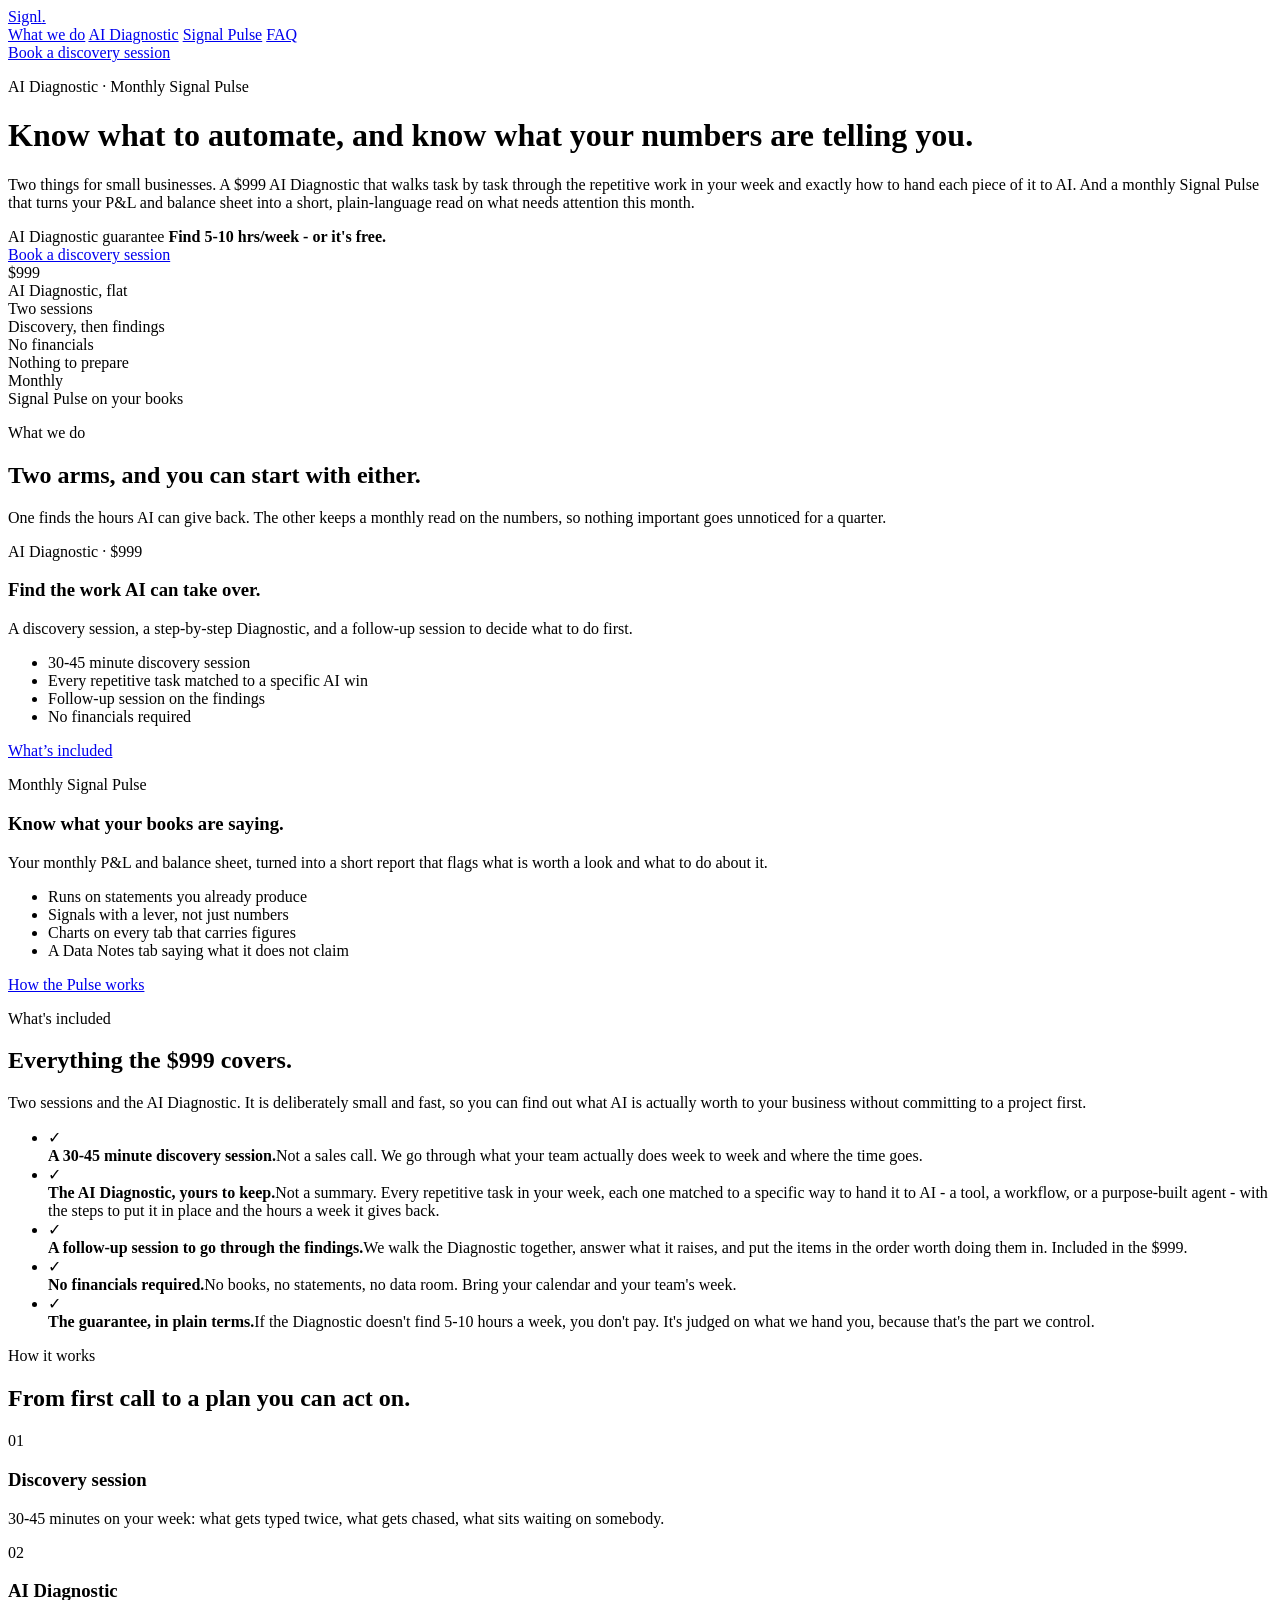
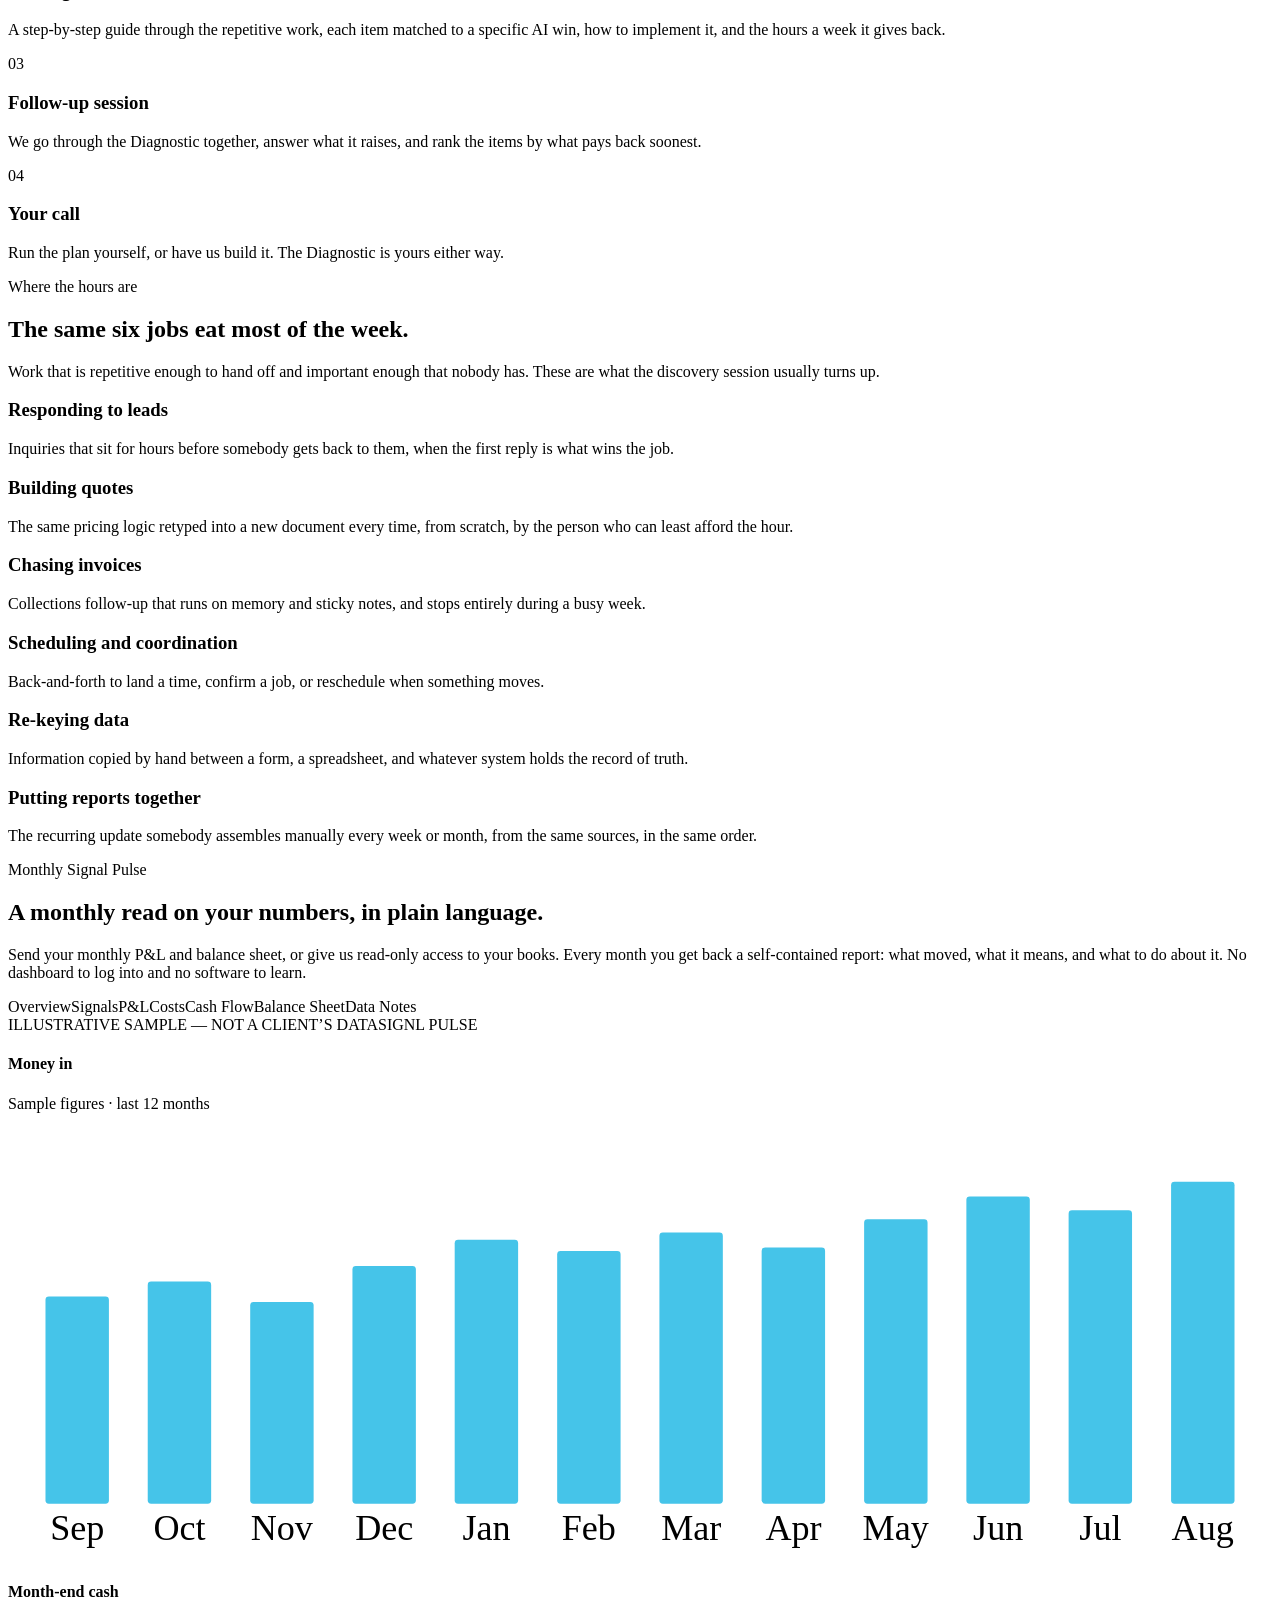
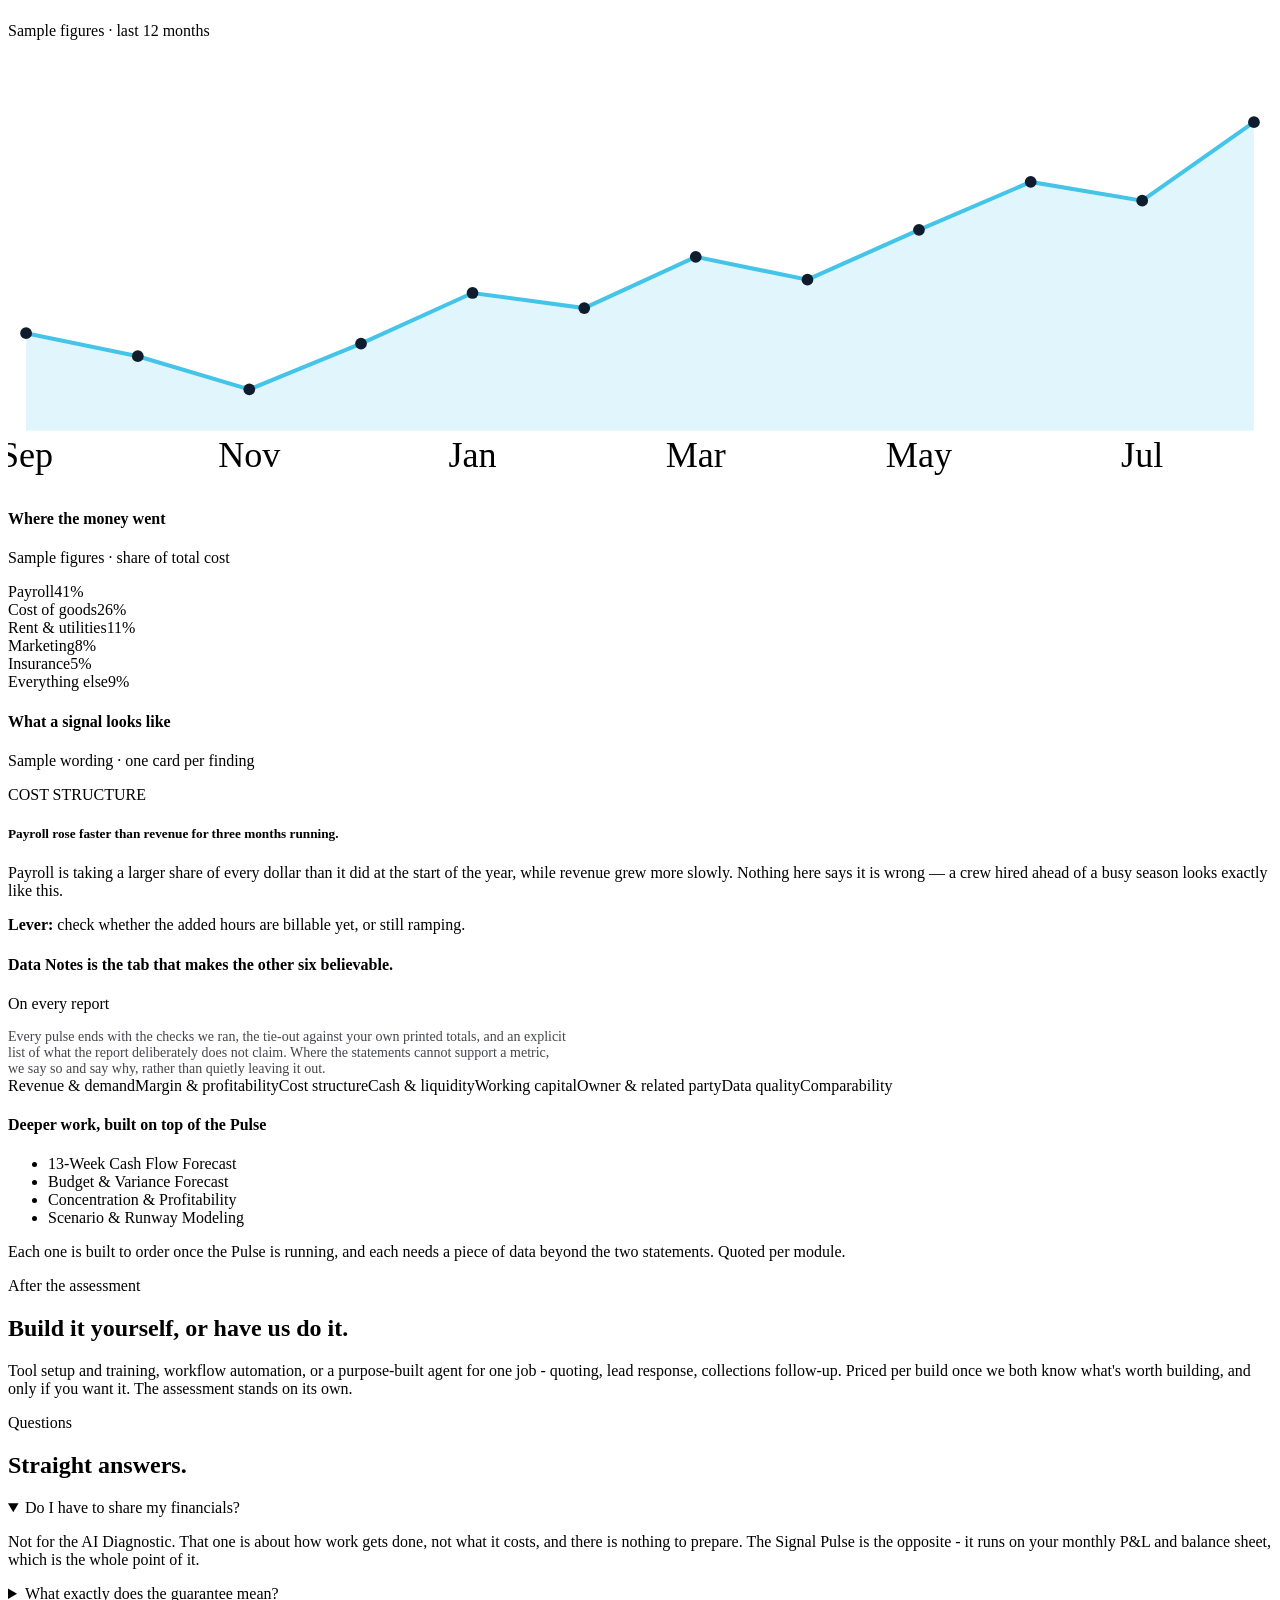
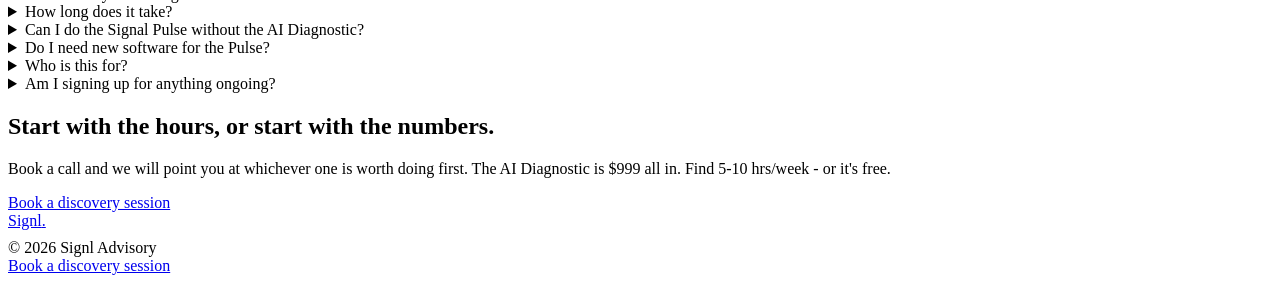
==== 1-index.html @ 22707a2e "Add one-page Signl site" ====
<!DOCTYPE html>
<html lang="en">
<head>
<meta charset="utf-8">
<meta name="viewport" content="width=device-width, initial-scale=1">
<title>Signl. | $999 AI Discovery &amp; Assessment</title>
<meta name="description" content="A $999 discovery session, an AI Diagnostic that lays out step by step which repetitive work AI can take over and how to implement it, and a follow-up session to walk you through it.">
<meta property="og:title" content="Signl. | $999 AI Discovery &amp; Assessment">
<meta property="og:description" content="A discovery session, an AI Diagnostic with a step-by-step plan for handing repetitive work to AI, and a follow-up session to decide what to do first. $999.">
<meta property="og:type" content="website">
<link rel="preconnect" href="https://fonts.googleapis.com">
<link rel="preconnect" href="https://fonts.gstatic.com" crossorigin>
<link href="https://fonts.googleapis.com/css2?family=Geist:wght@400;500;600&family=Inter:wght@400;500;600&family=JetBrains+Mono:wght@500&display=swap" rel="stylesheet">
<link rel="stylesheet" href="styles.css">
</head>
<body>

<header>
  <div class="wrap nav">
    <a class="brand" href="#top">Signl<span class="dot">.</span></a>
    <nav class="nav-links">
      <a href="#services">What we do</a>
      <a href="#assessment">AI Diagnostic</a>
      <a href="#pulse">Signal Pulse</a>
      <a href="#faq">FAQ</a>
    </nav>
    <a class="btn btn-signal btn-sm" href="mailto:andrew@signladvisory.com?subject=Discovery%20session">Book a discovery session</a>
  </div>
</header>

<main id="top">

  <div class="hero">
    <div class="wrap">
      <p class="label">AI Diagnostic &middot; Monthly Signal Pulse</p>
      <h1>Know what to automate, and know what your numbers are telling you.</h1>
      <p class="lead">Two things for small businesses. A $999 AI Diagnostic that walks task by task through the repetitive work in your week and exactly how to hand each piece of it to AI. And a monthly Signal Pulse that turns your P&amp;L and balance sheet into a short, plain-language read on what needs attention this month.</p>
      <div class="guarantee"><span class="label">AI Diagnostic guarantee</span> <strong>Find 5-10 hrs/week - or it's free.</strong></div>
      <div class="hero-cta">
        <a class="btn btn-signal" href="mailto:andrew@signladvisory.com?subject=Discovery%20session">Book a discovery session</a>
        <a class="btn btn-ghost" style="border-color:rgba(255,255,255,.25);color:#fff" href="#services">See what we do</a>
      </div>
      <div class="price-line">
        <div><div class="num">$999</div><div class="label">AI Diagnostic, flat</div></div>
        <div><div class="num">Two sessions</div><div class="label">Discovery, then findings</div></div>
        <div><div class="num">No financials</div><div class="label">Nothing to prepare</div></div>
        <div><div class="num">Monthly</div><div class="label">Signal Pulse on your books</div></div>
      </div>
    </div>
  </div>


  <section id="services">
    <div class="wrap">
      <div class="sec-head">
        <p class="label">What we do</p>
        <h2>Two arms, and you can start with either.</h2>
        <p>One finds the hours AI can give back. The other keeps a monthly read on the numbers, so nothing important goes unnoticed for a quarter.</p>
      </div>
      <div class="two-arms">
        <div class="arm">
          <p class="label">AI Diagnostic &middot; $999</p>
          <h3>Find the work AI can take over.</h3>
          <p>A discovery session, a step-by-step Diagnostic, and a follow-up session to decide what to do first.</p>
          <ul>
            <li>30-45 minute discovery session</li>
            <li>Every repetitive task matched to a specific AI win</li>
            <li>Follow-up session on the findings</li>
            <li>No financials required</li>
          </ul>
          <div class="armfoot"><a class="btn btn-primary" href="#assessment">What&rsquo;s included</a></div>
        </div>
        <div class="arm">
          <p class="label">Monthly Signal Pulse</p>
          <h3>Know what your books are saying.</h3>
          <p>Your monthly P&amp;L and balance sheet, turned into a short report that flags what is worth a look and what to do about it.</p>
          <ul>
            <li>Runs on statements you already produce</li>
            <li>Signals with a lever, not just numbers</li>
            <li>Charts on every tab that carries figures</li>
            <li>A Data Notes tab saying what it does not claim</li>
          </ul>
          <div class="armfoot"><a class="btn btn-primary" href="#pulse">How the Pulse works</a></div>
        </div>
      </div>
    </div>
  </section>

  <section id="assessment" class="alt">
    <div class="wrap">
      <div class="sec-head">
        <p class="label">What's included</p>
        <h2>Everything the $999 covers.</h2>
        <p>Two sessions and the AI Diagnostic. It is deliberately small and fast, so you can find out what AI is actually worth to your business without committing to a project first.</p>
      </div>
      <ul class="list">
        <li><span class="tick">&#10003;</span><div><b>A 30-45 minute discovery session.</b><span class="sub">Not a sales call. We go through what your team actually does week to week and where the time goes.</span></div></li>
        <li><span class="tick">&#10003;</span><div><b>The AI Diagnostic, yours to keep.</b><span class="sub">Not a summary. Every repetitive task in your week, each one matched to a specific way to hand it to AI - a tool, a workflow, or a purpose-built agent - with the steps to put it in place and the hours a week it gives back.</span></div></li>
        <li><span class="tick">&#10003;</span><div><b>A follow-up session to go through the findings.</b><span class="sub">We walk the Diagnostic together, answer what it raises, and put the items in the order worth doing them in. Included in the $999.</span></div></li>
        <li><span class="tick">&#10003;</span><div><b>No financials required.</b><span class="sub">No books, no statements, no data room. Bring your calendar and your team's week.</span></div></li>
        <li><span class="tick">&#10003;</span><div><b>The guarantee, in plain terms.</b><span class="sub">If the Diagnostic doesn't find 5-10 hours a week, you don't pay. It's judged on what we hand you, because that's the part we control.</span></div></li>
      </ul>
    </div>
  </section>

  <section id="how">
    <div class="wrap">
      <div class="sec-head">
        <p class="label">How it works</p>
        <h2>From first call to a plan you can act on.</h2>
      </div>
      <div class="grid g4">
        <div class="card">
          <div class="step">01</div>
          <h3>Discovery session</h3>
          <p>30-45 minutes on your week: what gets typed twice, what gets chased, what sits waiting on somebody.</p>
        </div>
        <div class="card">
          <div class="step">02</div>
          <h3>AI Diagnostic</h3>
          <p>A step-by-step guide through the repetitive work, each item matched to a specific AI win, how to implement it, and the hours a week it gives back.</p>
        </div>
        <div class="card">
          <div class="step">03</div>
          <h3>Follow-up session</h3>
          <p>We go through the Diagnostic together, answer what it raises, and rank the items by what pays back soonest.</p>
        </div>
        <div class="card">
          <div class="step">04</div>
          <h3>Your call</h3>
          <p>Run the plan yourself, or have us build it. The Diagnostic is yours either way.</p>
        </div>
      </div>
    </div>
  </section>

  <section id="hours">
    <div class="wrap">
      <div class="sec-head">
        <p class="label">Where the hours are</p>
        <h2>The same six jobs eat most of the week.</h2>
        <p>Work that is repetitive enough to hand off and important enough that nobody has. These are what the discovery session usually turns up.</p>
      </div>
      <div class="grid g3">
        <div class="card"><h3>Responding to leads</h3><p>Inquiries that sit for hours before somebody gets back to them, when the first reply is what wins the job.</p></div>
        <div class="card"><h3>Building quotes</h3><p>The same pricing logic retyped into a new document every time, from scratch, by the person who can least afford the hour.</p></div>
        <div class="card"><h3>Chasing invoices</h3><p>Collections follow-up that runs on memory and sticky notes, and stops entirely during a busy week.</p></div>
        <div class="card"><h3>Scheduling and coordination</h3><p>Back-and-forth to land a time, confirm a job, or reschedule when something moves.</p></div>
        <div class="card"><h3>Re-keying data</h3><p>Information copied by hand between a form, a spreadsheet, and whatever system holds the record of truth.</p></div>
        <div class="card"><h3>Putting reports together</h3><p>The recurring update somebody assembles manually every week or month, from the same sources, in the same order.</p></div>
      </div>
    </div>
  </section>


  <section id="pulse" class="pulse">
    <div class="wrap">
      <div class="sec-head">
        <p class="label">Monthly Signal Pulse</p>
        <h2>A monthly read on your numbers, in plain language.</h2>
        <p>Send your monthly P&amp;L and balance sheet, or give us read-only access to your books. Every month you get back a self-contained report: what moved, what it means, and what to do about it. No dashboard to log into and no software to learn.</p>
      </div>

      <div class="tabstrip">
        <span class="on">Overview</span><span>Signals</span><span>P&amp;L</span><span>Costs</span><span>Cash Flow</span><span>Balance Sheet</span><span>Data Notes</span>
      </div>

      <div class="sample">
        <div class="sample-bar"><span>ILLUSTRATIVE SAMPLE &mdash; NOT A CLIENT&rsquo;S DATA</span><span>SIGNL PULSE</span></div>
        <div class="sample-grid">
          <div class="panel">
            <h4>Money in</h4>
            <p class="cap">Sample figures &middot; last 12 months</p>
            <svg viewBox="0 0 560 190" role="img" aria-label="Illustrative monthly revenue bars"><rect x="16.6" y="74.2" width="28.1" height="91.8" rx="1.5" fill="#45C4E9"/><text x="30.7" y="182" text-anchor="middle" class="cx">Sep</text><rect x="61.9" y="67.6" width="28.1" height="98.4" rx="1.5" fill="#45C4E9"/><text x="76.0" y="182" text-anchor="middle" class="cx">Oct</text><rect x="107.3" y="76.7" width="28.1" height="89.3" rx="1.5" fill="#45C4E9"/><text x="121.3" y="182" text-anchor="middle" class="cx">Nov</text><rect x="152.6" y="60.7" width="28.1" height="105.3" rx="1.5" fill="#45C4E9"/><text x="166.7" y="182" text-anchor="middle" class="cx">Dec</text><rect x="197.9" y="49.1" width="28.1" height="116.9" rx="1.5" fill="#45C4E9"/><text x="212.0" y="182" text-anchor="middle" class="cx">Jan</text><rect x="243.3" y="54.1" width="28.1" height="111.9" rx="1.5" fill="#45C4E9"/><text x="257.3" y="182" text-anchor="middle" class="cx">Feb</text><rect x="288.6" y="45.9" width="28.1" height="120.1" rx="1.5" fill="#45C4E9"/><text x="302.7" y="182" text-anchor="middle" class="cx">Mar</text><rect x="333.9" y="52.5" width="28.1" height="113.5" rx="1.5" fill="#45C4E9"/><text x="348.0" y="182" text-anchor="middle" class="cx">Apr</text><rect x="379.3" y="40.0" width="28.1" height="126.0" rx="1.5" fill="#45C4E9"/><text x="393.3" y="182" text-anchor="middle" class="cx">May</text><rect x="424.6" y="29.9" width="28.1" height="136.1" rx="1.5" fill="#45C4E9"/><text x="438.7" y="182" text-anchor="middle" class="cx">Jun</text><rect x="469.9" y="36.0" width="28.1" height="130.0" rx="1.5" fill="#45C4E9"/><text x="484.0" y="182" text-anchor="middle" class="cx">Jul</text><rect x="515.3" y="23.4" width="28.1" height="142.6" rx="1.5" fill="#45C4E9"/><text x="529.3" y="182" text-anchor="middle" class="cx">Aug</text></svg>
          </div>
          <div class="panel">
            <h4>Month-end cash</h4>
            <p class="cap">Sample figures &middot; last 12 months</p>
            <svg viewBox="0 0 560 190" role="img" aria-label="Illustrative month-end cash line"><path d="M8.0,122.8 L57.5,133.0 L106.9,147.7 L156.4,127.4 L205.8,105.0 L255.3,111.7 L304.7,89.0 L354.2,99.1 L403.6,77.0 L453.1,55.8 L502.5,64.1 L552.0,29.3 L552.0,166 L8.0,166 Z" fill="rgba(69,196,233,.16)"/><path d="M8.0,122.8 L57.5,133.0 L106.9,147.7 L156.4,127.4 L205.8,105.0 L255.3,111.7 L304.7,89.0 L354.2,99.1 L403.6,77.0 L453.1,55.8 L502.5,64.1 L552.0,29.3" fill="none" stroke="#45C4E9" stroke-width="1.8"/><circle cx="8.0" cy="122.8" r="2.6" fill="#0F1C2E"/><circle cx="57.5" cy="133.0" r="2.6" fill="#0F1C2E"/><circle cx="106.9" cy="147.7" r="2.6" fill="#0F1C2E"/><circle cx="156.4" cy="127.4" r="2.6" fill="#0F1C2E"/><circle cx="205.8" cy="105.0" r="2.6" fill="#0F1C2E"/><circle cx="255.3" cy="111.7" r="2.6" fill="#0F1C2E"/><circle cx="304.7" cy="89.0" r="2.6" fill="#0F1C2E"/><circle cx="354.2" cy="99.1" r="2.6" fill="#0F1C2E"/><circle cx="403.6" cy="77.0" r="2.6" fill="#0F1C2E"/><circle cx="453.1" cy="55.8" r="2.6" fill="#0F1C2E"/><circle cx="502.5" cy="64.1" r="2.6" fill="#0F1C2E"/><circle cx="552.0" cy="29.3" r="2.6" fill="#0F1C2E"/><text x="8.0" y="182" text-anchor="middle" class="cx">Sep</text><text x="106.9" y="182" text-anchor="middle" class="cx">Nov</text><text x="205.8" y="182" text-anchor="middle" class="cx">Jan</text><text x="304.7" y="182" text-anchor="middle" class="cx">Mar</text><text x="403.6" y="182" text-anchor="middle" class="cx">May</text><text x="502.5" y="182" text-anchor="middle" class="cx">Jul</text></svg>
          </div>
          <div class="panel">
            <h4>Where the money went</h4>
            <p class="cap">Sample figures &middot; share of total cost</p>
            <div class="shrow"><span class="shname">Payroll</span><span class="shbar"><i style="width:41%"></i></span><span class="shpct">41%</span></div><div class="shrow"><span class="shname">Cost of goods</span><span class="shbar"><i style="width:26%"></i></span><span class="shpct">26%</span></div><div class="shrow"><span class="shname">Rent & utilities</span><span class="shbar"><i style="width:11%"></i></span><span class="shpct">11%</span></div><div class="shrow"><span class="shname">Marketing</span><span class="shbar"><i style="width:8%"></i></span><span class="shpct">8%</span></div><div class="shrow"><span class="shname">Insurance</span><span class="shbar"><i style="width:5%"></i></span><span class="shpct">5%</span></div><div class="shrow"><span class="shname">Everything else</span><span class="shbar"><i style="width:9%"></i></span><span class="shpct">9%</span></div>
          </div>
          <div class="panel">
            <h4>What a signal looks like</h4>
            <p class="cap">Sample wording &middot; one card per finding</p>
            <div class="sigcard">
              <span class="chip">COST STRUCTURE</span>
              <h5>Payroll rose faster than revenue for three months running.</h5>
              <p>Payroll is taking a larger share of every dollar than it did at the start of the year, while revenue grew more slowly. Nothing here says it is wrong &mdash; a crew hired ahead of a busy season looks exactly like this.</p>
              <p class="lever"><b>Lever:</b> check whether the added hours are billable yet, or still ramping.</p>
            </div>
          </div>
          <div class="panel fullpanel">
            <h4>Data Notes is the tab that makes the other six believable.</h4>
            <p class="cap">On every report</p>
            <p style="margin:0;color:#45464d;font-size:14px;max-width:80ch">Every pulse ends with the checks we ran, the tie-out against your own printed totals, and an explicit list of what the report deliberately does not claim. Where the statements cannot support a metric, we say so and say why, rather than quietly leaving it out.</p>
          </div>
        </div>
      </div>

      <div class="families">
        <span>Revenue &amp; demand</span><span>Margin &amp; profitability</span><span>Cost structure</span><span>Cash &amp; liquidity</span><span>Working capital</span><span>Owner &amp; related party</span><span>Data quality</span><span>Comparability</span>
      </div>

      <div class="modules">
        <h4>Deeper work, built on top of the Pulse</h4>
        <ul>
          <li>13-Week Cash Flow Forecast</li>
          <li>Budget &amp; Variance Forecast</li>
          <li>Concentration &amp; Profitability</li>
          <li>Scenario &amp; Runway Modeling</li>
        </ul>
        <p>Each one is built to order once the Pulse is running, and each needs a piece of data beyond the two statements. Quoted per module.</p>
      </div>
    </div>
  </section>

  <section>
    <div class="wrap">
      <div class="sec-head">
        <p class="label">After the assessment</p>
        <h2>Build it yourself, or have us do it.</h2>
        <p>Tool setup and training, workflow automation, or a purpose-built agent for one job - quoting, lead response, collections follow-up. Priced per build once we both know what's worth building, and only if you want it. The assessment stands on its own.</p>
      </div>
    </div>
  </section>

  <section id="faq">
    <div class="wrap">
      <div class="sec-head">
        <p class="label">Questions</p>
        <h2>Straight answers.</h2>
      </div>
      <div class="faq">
        <details open><summary>Do I have to share my financials?</summary><p>Not for the AI Diagnostic. That one is about how work gets done, not what it costs, and there is nothing to prepare. The Signal Pulse is the opposite - it runs on your monthly P&amp;L and balance sheet, which is the whole point of it.</p></details>
        <details><summary>What exactly does the guarantee mean?</summary><p>Find 5-10 hrs/week - or it's free. If the AI Diagnostic we deliver doesn't identify 5 to 10 hours a week of work AI can take off your plate, you don't pay for it. It's judged on what we hand you, not on how much of it you go and implement.</p></details>
        <details><summary>How long does it take?</summary><p>The discovery session is 30-45 minutes. The AI Diagnostic follows it, then a second session to go through what we found.</p></details>
        <details><summary>Can I do the Signal Pulse without the AI Diagnostic?</summary><p>Yes, and the other way round too. They are separate. Most people who come in cold start with the Diagnostic because it is one price and one decision.</p></details>
        <details><summary>Do I need new software for the Pulse?</summary><p>No. It runs on the monthly P&amp;L and balance sheet you already produce. The report is a single file you can keep, forward to your bookkeeper, and open in three years.</p></details>
        <details><summary>Who is this for?</summary><p>Small businesses where a handful of people carry most of the work, the repetitive parts of it are getting expensive, and nobody has time to sit with the numbers each month. It is not built for enterprises.</p></details>
        <details><summary>Am I signing up for anything ongoing?</summary><p>No. $999 covers both sessions and the AI Diagnostic. Anything after that is a separate decision.</p></details>
      </div>
    </div>
  </section>

  <section>
    <div class="wrap">
      <div class="close-band">
        <h2>Start with the hours, or start with the numbers.</h2>
        <p>Book a call and we will point you at whichever one is worth doing first. The AI Diagnostic is $999 all in. Find 5-10 hrs/week - or it's free.</p>
        <a class="btn btn-signal" href="mailto:andrew@signladvisory.com?subject=Discovery%20session">Book a discovery session</a>
      </div>
    </div>
  </section>

</main>

<footer>
  <div class="wrap foot">
    <div>
      <a class="brand" href="#top">Signl<span class="dot">.</span></a>
      <p class="label" style="margin:.6rem 0 0">&copy; 2026 Signl Advisory</p>
    </div>
    <a class="btn btn-primary btn-sm" href="mailto:andrew@signladvisory.com?subject=Discovery%20session">Book a discovery session</a>
  </div>
</footer>

</body>
</html>
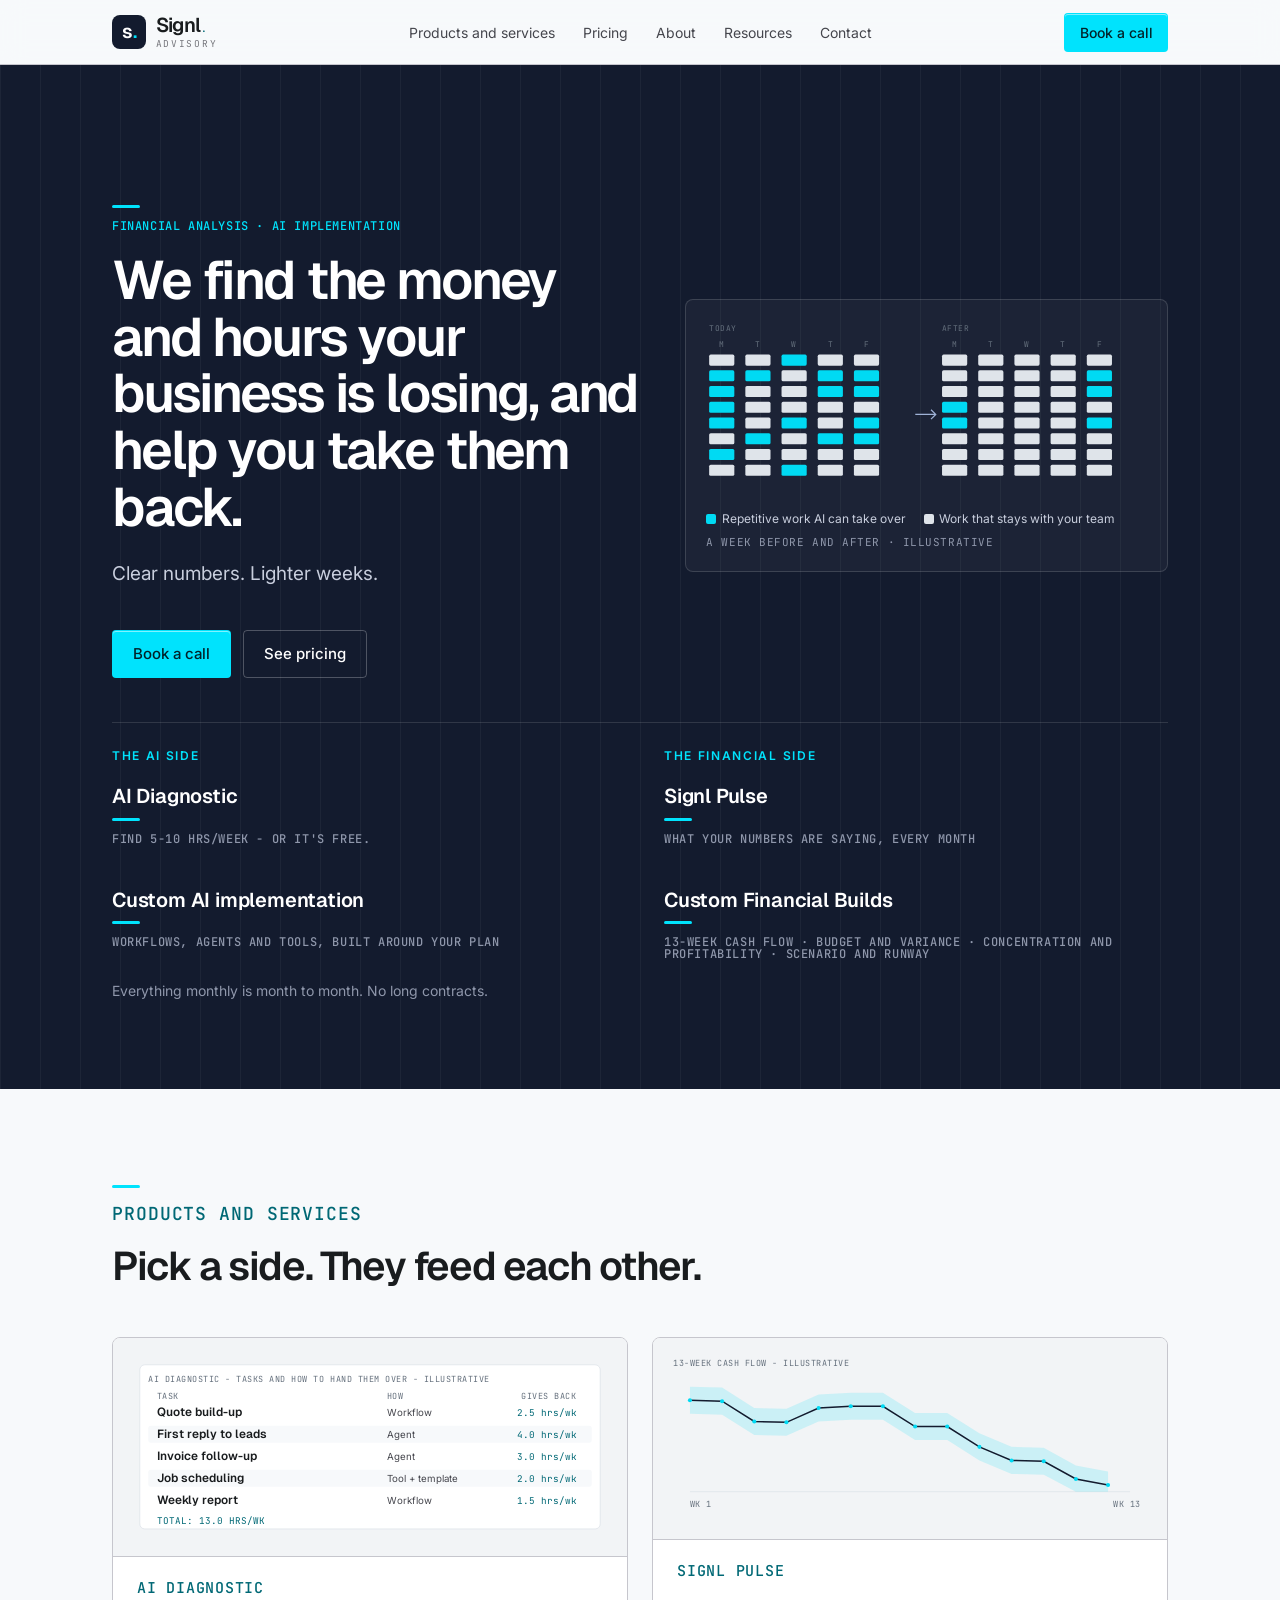
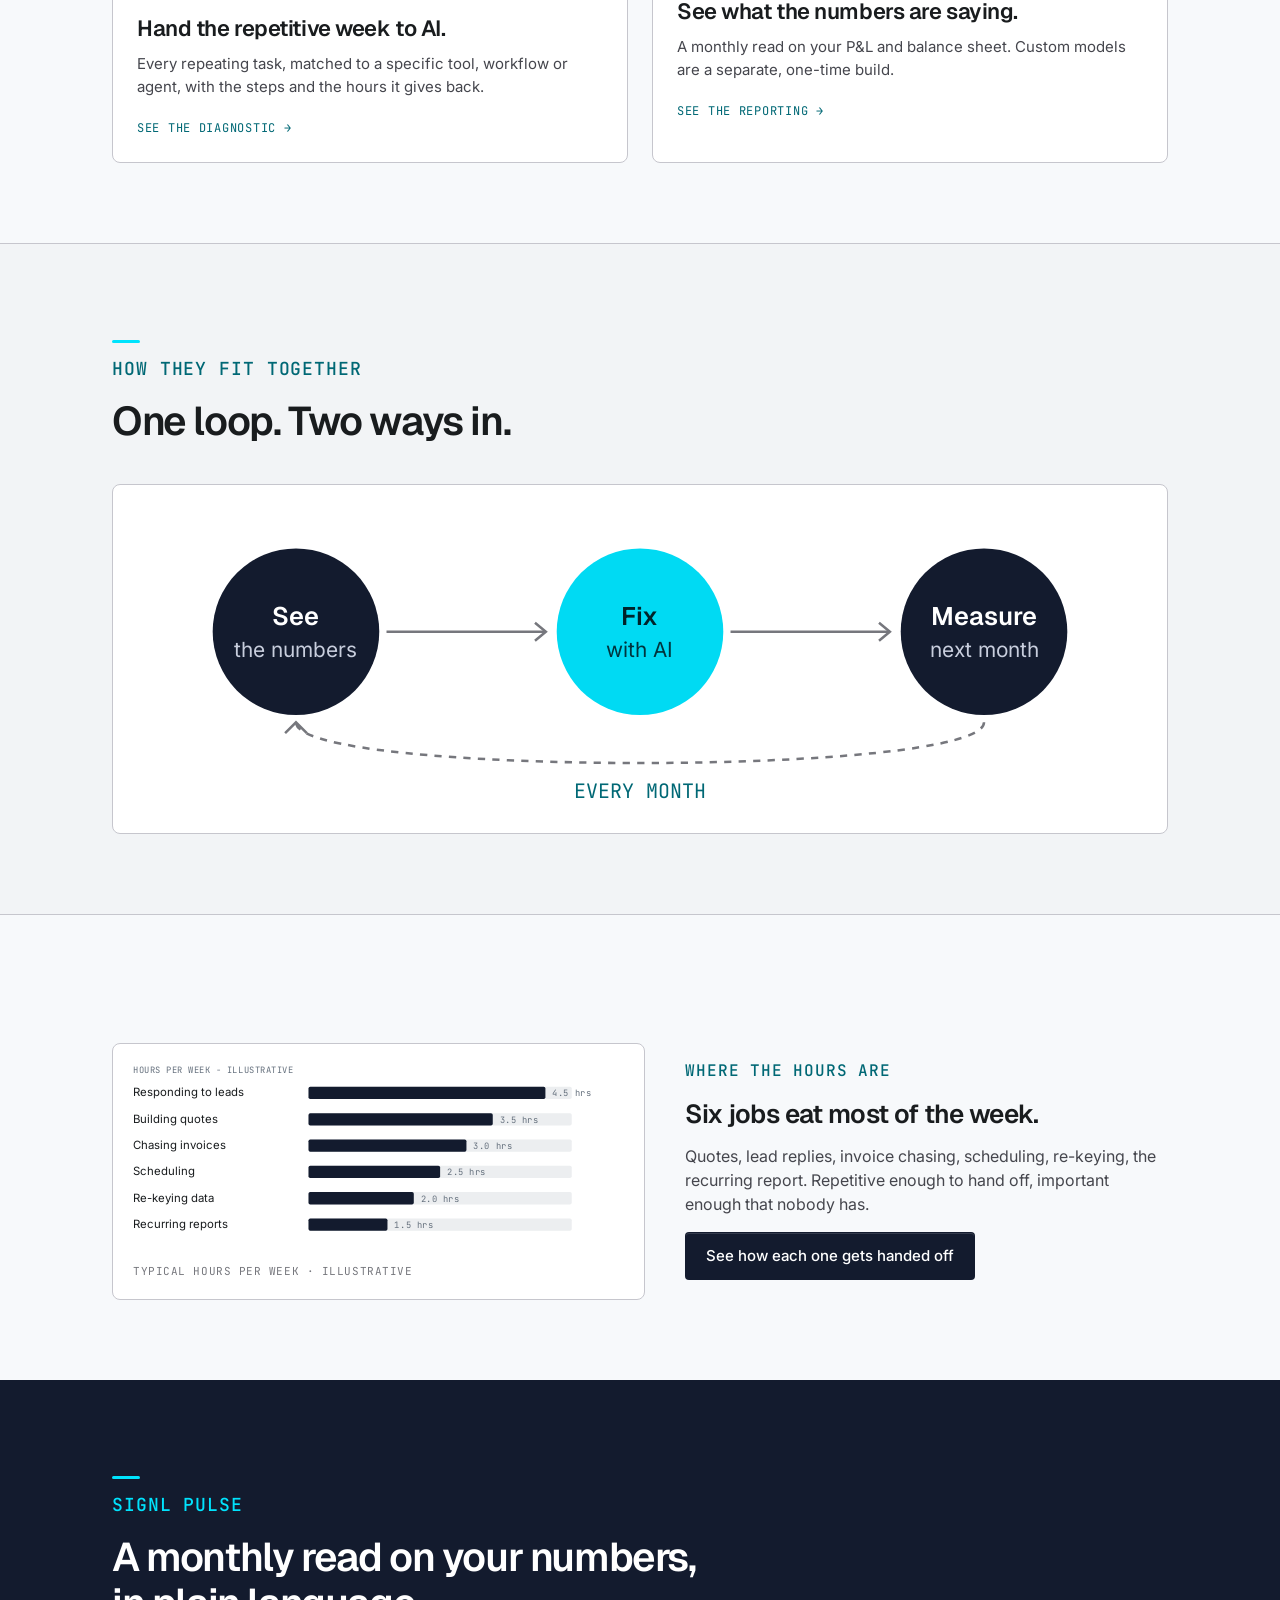
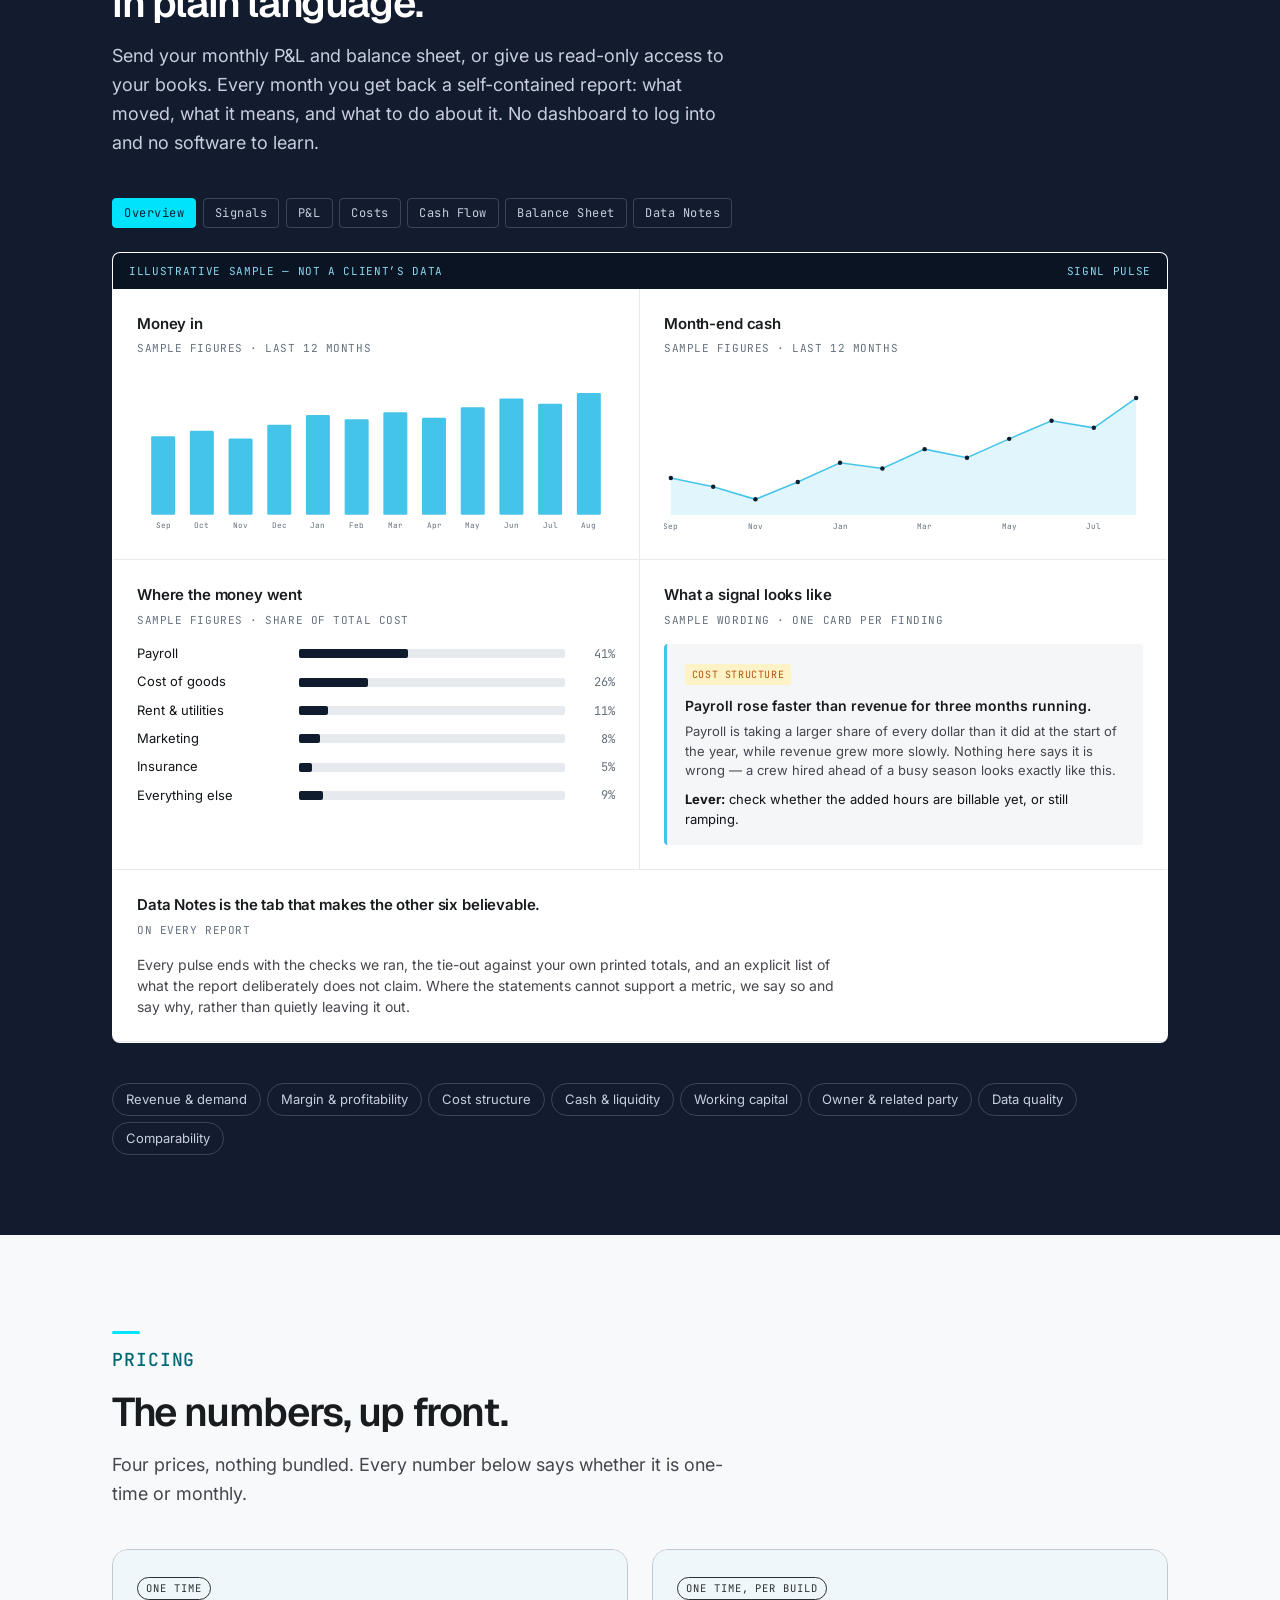
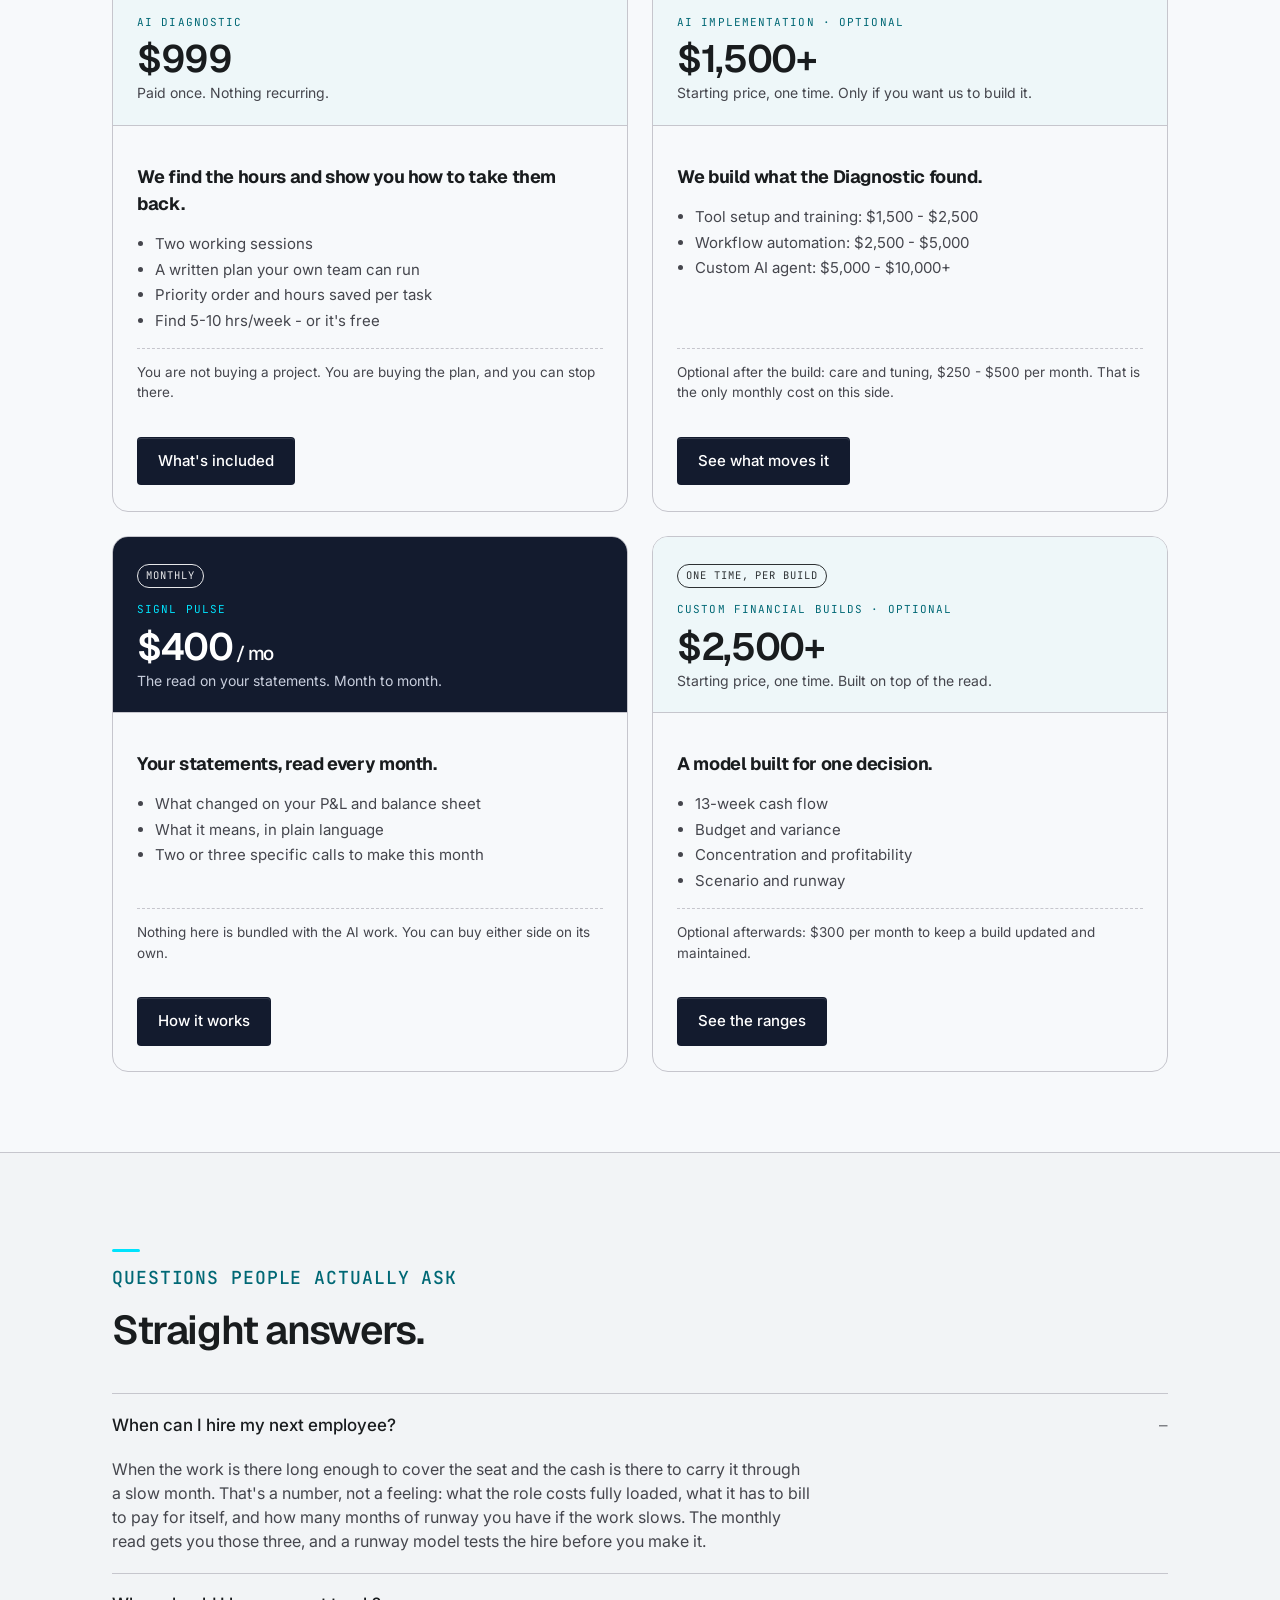
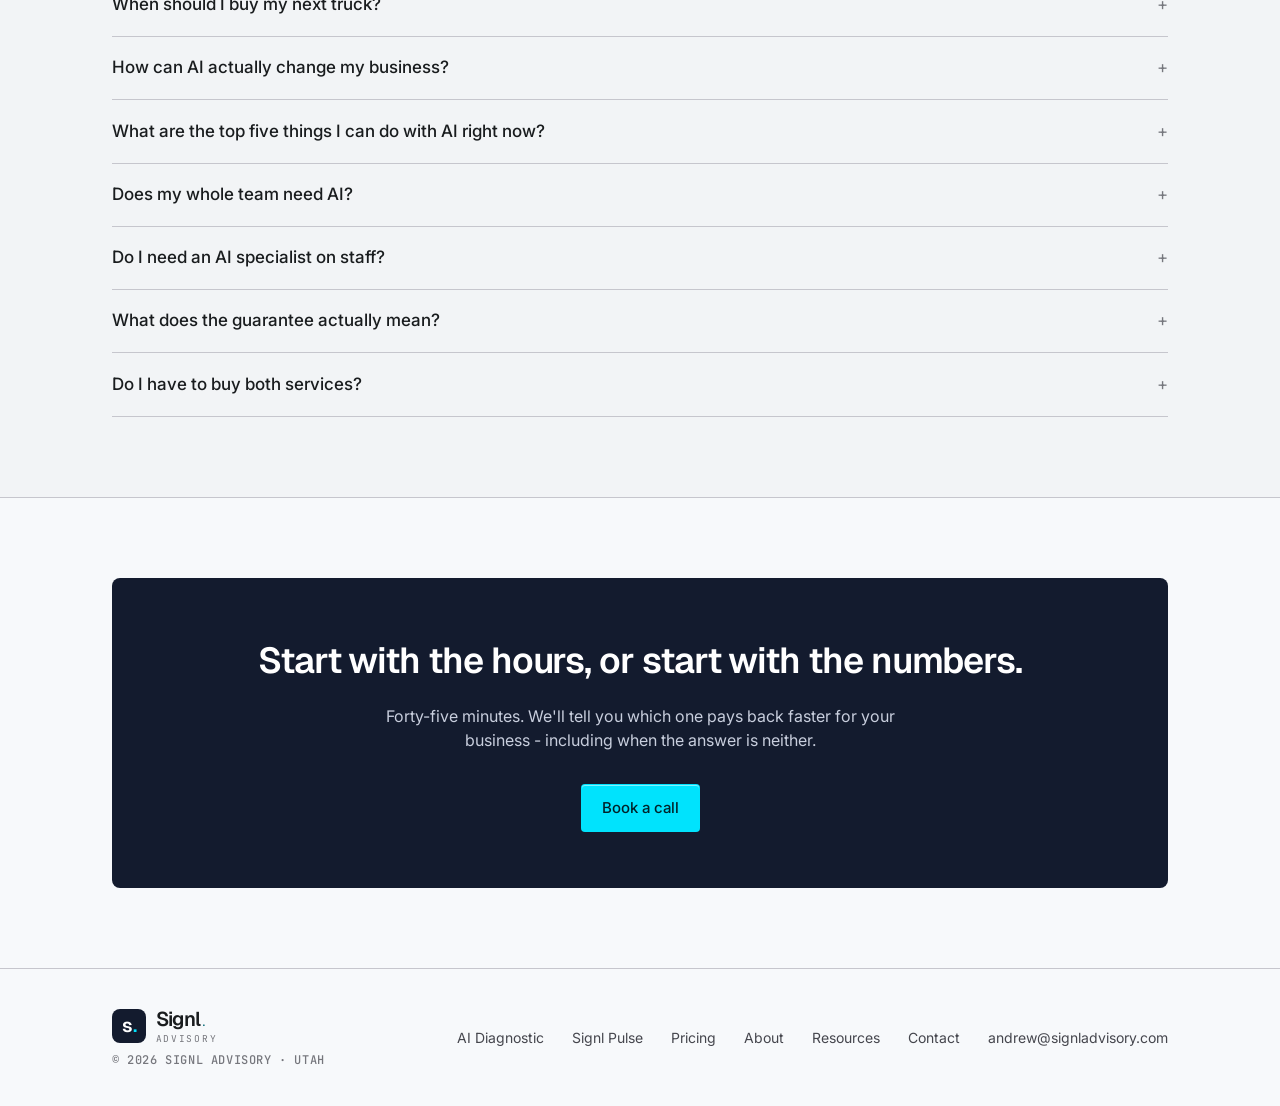
==== commit a95a174c: "Pulse headline to value-first copy; 45-min session duration everywhere; rename paid session in diagn" ====
--- a/1-index.html
+++ b/1-index.html
@@ -3,11 +3,12 @@
 <head>
 <meta charset="utf-8">
 <meta name="viewport" content="width=device-width, initial-scale=1">
-<title>Signl. | $999 AI Discovery &amp; Assessment</title>
-<meta name="description" content="A $999 discovery session, an AI Diagnostic that lays out step by step which repetitive work AI can take over and how to implement it, and a follow-up session to walk you through it.">
-<meta property="og:title" content="Signl. | $999 AI Discovery &amp; Assessment">
-<meta property="og:description" content="A discovery session, an AI Diagnostic with a step-by-step plan for handing repetitive work to AI, and a follow-up session to decide what to do first. $999.">
+<title>Signl. Advisory - find the money and hours your business is losing</title>
+<meta name="description" content="We find the money and hours your business is losing, and help you take them back. AI Diagnostic, $999 flat. Signl Pulse, a monthly read on your business statements, $400 a month.">
+<meta property="og:title" content="Signl. Advisory - find the money and hours your business is losing">
+<meta property="og:description" content="We find the money and hours your business is losing, and help you take them back. AI Diagnostic, $999 flat. Signl Pulse, a monthly read on your business statements, $400 a month.">
 <meta property="og:type" content="website">
+<link rel="icon" href="data:image/svg+xml,%3Csvg xmlns='http://www.w3.org/2000/svg' viewBox='0 0 32 32'%3E%3Crect width='32' height='32' rx='7' fill='%23131b2e'/%3E%3Ctext x='8' y='23' font-family='Helvetica,Arial,sans-serif' font-size='19' font-weight='600' fill='%23ffffff'%3Es%3C/text%3E%3Crect x='20' y='19' width='4' height='4' fill='%2300e3fd'/%3E%3C/svg%3E">
 <link rel="preconnect" href="https://fonts.googleapis.com">
 <link rel="preconnect" href="https://fonts.gstatic.com" crossorigin>
 <link href="https://fonts.googleapis.com/css2?family=Geist:wght@400;500;600&family=Inter:wght@400;500;600&family=JetBrains+Mono:wght@500&display=swap" rel="stylesheet">
@@ -17,14 +18,24 @@
 
 <header>
   <div class="wrap nav">
-    <a class="brand" href="#top">Signl<span class="dot">.</span></a>
+    <a class="lock" href="index.html" aria-label="Signl Advisory home">
+      <span class="tile"><i>s<span class="dot">.</span></i></span>
+      <span class="word"><b>Signl<span class="dot">.</span></b><span>ADVISORY</span></span>
+    </a>
     <nav class="nav-links">
-      <a href="#services">What we do</a>
-      <a href="#assessment">AI Diagnostic</a>
-      <a href="#pulse">Signal Pulse</a>
-      <a href="#faq">FAQ</a>
+      <span class="navitem">
+        <a href="services.html" class="">Products and services</a>
+        <span class="dropdown">
+          <a href="ai.html"><b>AI Diagnostic</b><span>Find the repetitive week and hand it to AI.</span></a>
+          <a href="financial.html"><b>Signl Pulse</b><span>A monthly read on your statements. Custom models built on request.</span></a>
+        </span>
+      </span>
+      <a href="pricing.html" class="">Pricing</a>
+      <a href="about.html" class="">About</a>
+      <a href="resources.html" class="">Resources</a>
+      <a href="contact.html" class="">Contact</a>
     </nav>
-    <a class="btn btn-signal btn-sm" href="mailto:andrew@signladvisory.com?subject=Discovery%20session">Book a discovery session</a>
+    <a class="btn btn-signal btn-sm" href="https://cal.com/signl-advisory/discovery-session" target="_blank" rel="noopener">Book a call</a>
   </div>
 </header>
 
@@ -32,142 +43,157 @@
 
   <div class="hero">
     <div class="wrap">
-      <p class="label">AI Diagnostic &middot; Monthly Signal Pulse</p>
-      <h1>Know what to automate, and know what your numbers are telling you.</h1>
-      <p class="lead">Two things for small businesses. A $999 AI Diagnostic that walks task by task through the repetitive work in your week and exactly how to hand each piece of it to AI. And a monthly Signal Pulse that turns your P&amp;L and balance sheet into a short, plain-language read on what needs attention this month.</p>
-      <div class="guarantee"><span class="label">AI Diagnostic guarantee</span> <strong>Find 5-10 hrs/week - or it's free.</strong></div>
-      <div class="hero-cta">
-        <a class="btn btn-signal" href="mailto:andrew@signladvisory.com?subject=Discovery%20session">Book a discovery session</a>
-        <a class="btn btn-ghost" style="border-color:rgba(255,255,255,.25);color:#fff" href="#services">See what we do</a>
+      <div class="herogrid">
+        <div>
+          <p class="label">Financial analysis &middot; AI implementation</p>
+          <h1 class="tight">We find the money and hours your business is losing, and help you take them back.</h1>
+          <p class="lead">Clear numbers. Lighter weeks.</p>
+          <div class="hero-cta">
+            <a class="btn btn-signal" href="https://cal.com/signl-advisory/discovery-session" target="_blank" rel="noopener">Book a call</a>
+            <a class="btn btn-ghost" style="border-color:rgba(255,255,255,.25);color:#fff" href="pricing.html">See pricing</a>
+          </div>
+        </div>
+        <div class="visual">
+<svg viewBox="0 0 560 230" role="img" aria-label="Illustrative comparison of repetitive work in a week before and after">
+<style>.lbl{font-family:'JetBrains Mono',monospace;font-size:10px;fill:#65707D;letter-spacing:.06em}</style>
+<text x="4" y="14" class="lbl">TODAY</text><text x="20" y="34" class="lbl" text-anchor="middle">M</text><rect x="4" y="44" width="32" height="14" rx="2" fill="#dfe4ea"/><rect x="4" y="64" width="32" height="14" rx="2" fill="#00daf3"/><rect x="4" y="84" width="32" height="14" rx="2" fill="#00daf3"/><rect x="4" y="104" width="32" height="14" rx="2" fill="#00daf3"/><rect x="4" y="124" width="32" height="14" rx="2" fill="#00daf3"/><rect x="4" y="144" width="32" height="14" rx="2" fill="#dfe4ea"/><rect x="4" y="164" width="32" height="14" rx="2" fill="#00daf3"/><rect x="4" y="184" width="32" height="14" rx="2" fill="#dfe4ea"/><text x="66" y="34" class="lbl" text-anchor="middle">T</text><rect x="50" y="44" width="32" height="14" rx="2" fill="#dfe4ea"/><rect x="50" y="64" width="32" height="14" rx="2" fill="#00daf3"/><rect x="50" y="84" width="32" height="14" rx="2" fill="#dfe4ea"/><rect x="50" y="104" width="32" height="14" rx="2" fill="#dfe4ea"/><rect x="50" y="124" width="32" height="14" rx="2" fill="#dfe4ea"/><rect x="50" y="144" width="32" height="14" rx="2" fill="#00daf3"/><rect x="50" y="164" width="32" height="14" rx="2" fill="#dfe4ea"/><rect x="50" y="184" width="32" height="14" rx="2" fill="#dfe4ea"/><text x="112" y="34" class="lbl" text-anchor="middle">W</text><rect x="96" y="44" width="32" height="14" rx="2" fill="#00daf3"/><rect x="96" y="64" width="32" height="14" rx="2" fill="#dfe4ea"/><rect x="96" y="84" width="32" height="14" rx="2" fill="#dfe4ea"/><rect x="96" y="104" width="32" height="14" rx="2" fill="#dfe4ea"/><rect x="96" y="124" width="32" height="14" rx="2" fill="#00daf3"/><rect x="96" y="144" width="32" height="14" rx="2" fill="#dfe4ea"/><rect x="96" y="164" width="32" height="14" rx="2" fill="#dfe4ea"/><rect x="96" y="184" width="32" height="14" rx="2" fill="#00daf3"/><text x="158" y="34" class="lbl" text-anchor="middle">T</text><rect x="142" y="44" width="32" height="14" rx="2" fill="#dfe4ea"/><rect x="142" y="64" width="32" height="14" rx="2" fill="#00daf3"/><rect x="142" y="84" width="32" height="14" rx="2" fill="#00daf3"/><rect x="142" y="104" width="32" height="14" rx="2" fill="#dfe4ea"/><rect x="142" y="124" width="32" height="14" rx="2" fill="#dfe4ea"/><rect x="142" y="144" width="32" height="14" rx="2" fill="#00daf3"/><rect x="142" y="164" width="32" height="14" rx="2" fill="#dfe4ea"/><rect x="142" y="184" width="32" height="14" rx="2" fill="#dfe4ea"/><text x="204" y="34" class="lbl" text-anchor="middle">F</text><rect x="188" y="44" width="32" height="14" rx="2" fill="#dfe4ea"/><rect x="188" y="64" width="32" height="14" rx="2" fill="#00daf3"/><rect x="188" y="84" width="32" height="14" rx="2" fill="#00daf3"/><rect x="188" y="104" width="32" height="14" rx="2" fill="#dfe4ea"/><rect x="188" y="124" width="32" height="14" rx="2" fill="#00daf3"/><rect x="188" y="144" width="32" height="14" rx="2" fill="#00daf3"/><rect x="188" y="164" width="32" height="14" rx="2" fill="#dfe4ea"/><rect x="188" y="184" width="32" height="14" rx="2" fill="#dfe4ea"/>
+<text x="300" y="14" class="lbl">AFTER</text><text x="316" y="34" class="lbl" text-anchor="middle">M</text><rect x="300" y="44" width="32" height="14" rx="2" fill="#dfe4ea"/><rect x="300" y="64" width="32" height="14" rx="2" fill="#dfe4ea"/><rect x="300" y="84" width="32" height="14" rx="2" fill="#dfe4ea"/><rect x="300" y="104" width="32" height="14" rx="2" fill="#00daf3"/><rect x="300" y="124" width="32" height="14" rx="2" fill="#00daf3"/><rect x="300" y="144" width="32" height="14" rx="2" fill="#dfe4ea"/><rect x="300" y="164" width="32" height="14" rx="2" fill="#dfe4ea"/><rect x="300" y="184" width="32" height="14" rx="2" fill="#dfe4ea"/><text x="362" y="34" class="lbl" text-anchor="middle">T</text><rect x="346" y="44" width="32" height="14" rx="2" fill="#dfe4ea"/><rect x="346" y="64" width="32" height="14" rx="2" fill="#dfe4ea"/><rect x="346" y="84" width="32" height="14" rx="2" fill="#dfe4ea"/><rect x="346" y="104" width="32" height="14" rx="2" fill="#dfe4ea"/><rect x="346" y="124" width="32" height="14" rx="2" fill="#dfe4ea"/><rect x="346" y="144" width="32" height="14" rx="2" fill="#dfe4ea"/><rect x="346" y="164" width="32" height="14" rx="2" fill="#dfe4ea"/><rect x="346" y="184" width="32" height="14" rx="2" fill="#dfe4ea"/><text x="408" y="34" class="lbl" text-anchor="middle">W</text><rect x="392" y="44" width="32" height="14" rx="2" fill="#dfe4ea"/><rect x="392" y="64" width="32" height="14" rx="2" fill="#dfe4ea"/><rect x="392" y="84" width="32" height="14" rx="2" fill="#dfe4ea"/><rect x="392" y="104" width="32" height="14" rx="2" fill="#dfe4ea"/><rect x="392" y="124" width="32" height="14" rx="2" fill="#dfe4ea"/><rect x="392" y="144" width="32" height="14" rx="2" fill="#dfe4ea"/><rect x="392" y="164" width="32" height="14" rx="2" fill="#dfe4ea"/><rect x="392" y="184" width="32" height="14" rx="2" fill="#dfe4ea"/><text x="454" y="34" class="lbl" text-anchor="middle">T</text><rect x="438" y="44" width="32" height="14" rx="2" fill="#dfe4ea"/><rect x="438" y="64" width="32" height="14" rx="2" fill="#dfe4ea"/><rect x="438" y="84" width="32" height="14" rx="2" fill="#dfe4ea"/><rect x="438" y="104" width="32" height="14" rx="2" fill="#dfe4ea"/><rect x="438" y="124" width="32" height="14" rx="2" fill="#dfe4ea"/><rect x="438" y="144" width="32" height="14" rx="2" fill="#dfe4ea"/><rect x="438" y="164" width="32" height="14" rx="2" fill="#dfe4ea"/><rect x="438" y="184" width="32" height="14" rx="2" fill="#dfe4ea"/><text x="500" y="34" class="lbl" text-anchor="middle">F</text><rect x="484" y="44" width="32" height="14" rx="2" fill="#dfe4ea"/><rect x="484" y="64" width="32" height="14" rx="2" fill="#00daf3"/><rect x="484" y="84" width="32" height="14" rx="2" fill="#00daf3"/><rect x="484" y="104" width="32" height="14" rx="2" fill="#dfe4ea"/><rect x="484" y="124" width="32" height="14" rx="2" fill="#00daf3"/><rect x="484" y="144" width="32" height="14" rx="2" fill="#dfe4ea"/><rect x="484" y="164" width="32" height="14" rx="2" fill="#dfe4ea"/><rect x="484" y="184" width="32" height="14" rx="2" fill="#dfe4ea"/>
+<path d="M266,120 L292,120 M286,114 L292,120 L286,126" stroke="#131b2e" stroke-width="1.6" fill="none"/>
+</svg>
+          <div class="legend">
+            <span><i class="sw" style="background:#00daf3"></i>Repetitive work AI can take over</span>
+            <span><i class="sw" style="background:#dfe4ea"></i>Work that stays with your team</span>
+          </div>
+          <p class="vcap">A week before and after &middot; illustrative</p>
+        </div>
       </div>
       <div class="price-line">
-        <div><div class="num">$999</div><div class="label">AI Diagnostic, flat</div></div>
-        <div><div class="num">Two sessions</div><div class="label">Discovery, then findings</div></div>
-        <div><div class="num">No financials</div><div class="label">Nothing to prepare</div></div>
-        <div><div class="num">Monthly</div><div class="label">Signal Pulse on your books</div></div>
-      </div>
+        <div class="pl-side">
+          <p class="pl-head">The AI side</p>
+          <div class="pl-stats">
+            <div><div class="num num-sm">AI Diagnostic</div><div class="label">Find 5-10 hrs/week - or it's free.</div></div>
+            <div><div class="num num-sm">Custom AI implementation</div><div class="label">Workflows, agents and tools, built around your plan</div></div>
+          </div>
+        </div>
+        <div class="pl-side">
+          <p class="pl-head">The financial side</p>
+          <div class="pl-stats">
+            <div><div class="num num-sm">Signl Pulse</div><div class="label">What your numbers are saying, every month</div></div>
+            <div><div class="num num-sm">Custom Financial Builds</div><div class="label">13-week cash flow &middot; budget and variance &middot; concentration and profitability &middot; scenario and runway</div></div>
+          </div>
+        </div>
+      </div>
+      <p class="pl-foot">Everything monthly is month to month. No long contracts.</p>
     </div>
   </div>
 
-
-  <section id="services">
+  <section>
     <div class="wrap">
       <div class="sec-head">
-        <p class="label">What we do</p>
-        <h2>Two arms, and you can start with either.</h2>
-        <p>One finds the hours AI can give back. The other keeps a monthly read on the numbers, so nothing important goes unnoticed for a quarter.</p>
-      </div>
-      <div class="two-arms">
-        <div class="arm">
-          <p class="label">AI Diagnostic &middot; $999</p>
-          <h3>Find the work AI can take over.</h3>
-          <p>A discovery session, a step-by-step Diagnostic, and a follow-up session to decide what to do first.</p>
-          <ul>
-            <li>30-45 minute discovery session</li>
-            <li>Every repetitive task matched to a specific AI win</li>
-            <li>Follow-up session on the findings</li>
-            <li>No financials required</li>
-          </ul>
-          <div class="armfoot"><a class="btn btn-primary" href="#assessment">What&rsquo;s included</a></div>
-        </div>
-        <div class="arm">
-          <p class="label">Monthly Signal Pulse</p>
-          <h3>Know what your books are saying.</h3>
-          <p>Your monthly P&amp;L and balance sheet, turned into a short report that flags what is worth a look and what to do about it.</p>
-          <ul>
-            <li>Runs on statements you already produce</li>
-            <li>Signals with a lever, not just numbers</li>
-            <li>Charts on every tab that carries figures</li>
-            <li>A Data Notes tab saying what it does not claim</li>
-          </ul>
-          <div class="armfoot"><a class="btn btn-primary" href="#pulse">How the Pulse works</a></div>
-        </div>
-      </div>
-    </div>
-  </section>
-
-  <section id="assessment" class="alt">
+        <p class="label">Products and services</p>
+        <h2>Pick a side. They feed each other.</h2>
+      </div>
+      <div class="doorgrid">
+        <a class="door" href="ai.html">
+          <div class="art">
+<svg viewBox="0 0 560 210" role="img" aria-label="Illustrative page from an AI Diagnostic">
+<style>.t{font-family:Inter,sans-serif;font-size:12px;fill:#191c1e}.s{font-family:Inter,sans-serif;font-size:12px;fill:#45464d}.n{font-family:'JetBrains Mono',monospace;font-size:11px;fill:#006875}.h{font-family:'JetBrains Mono',monospace;font-size:10px;fill:#65707D;letter-spacing:.06em}</style>
+<rect x="8" y="8" width="544" height="194" rx="6" fill="#fff" stroke="#dfe4ea"/>
+<text x="18" y="28" class="h">AI DIAGNOSTIC - TASKS AND HOW TO HAND THEM OVER - ILLUSTRATIVE</text>
+<text x="28" y="48" class="h">TASK</text><text x="300" y="48" class="h">HOW</text><text x="524" y="48" text-anchor="end" class="h">GIVES BACK</text>
+<rect x="18" y="54" width="524" height="20" rx="3" fill="#ffffff"/><text x="28" y="68" class="t">Quote build-up</text><text x="300" y="68" class="s">Workflow</text><text x="524" y="68" text-anchor="end" class="n">2.5 hrs/wk</text><rect x="18" y="80" width="524" height="20" rx="3" fill="#f7f9fb"/><text x="28" y="94" class="t">First reply to leads</text><text x="300" y="94" class="s">Agent</text><text x="524" y="94" text-anchor="end" class="n">4.0 hrs/wk</text><rect x="18" y="106" width="524" height="20" rx="3" fill="#ffffff"/><text x="28" y="120" class="t">Invoice follow-up</text><text x="300" y="120" class="s">Agent</text><text x="524" y="120" text-anchor="end" class="n">3.0 hrs/wk</text><rect x="18" y="132" width="524" height="20" rx="3" fill="#f7f9fb"/><text x="28" y="146" class="t">Job scheduling</text><text x="300" y="146" class="s">Tool + template</text><text x="524" y="146" text-anchor="end" class="n">2.0 hrs/wk</text><rect x="18" y="158" width="524" height="20" rx="3" fill="#ffffff"/><text x="28" y="172" class="t">Weekly report</text><text x="300" y="172" class="s">Workflow</text><text x="524" y="172" text-anchor="end" class="n">1.5 hrs/wk</text>
+<text x="28" y="196" class="n">TOTAL: 13.0 HRS/WK</text>
+</svg>
+          </div>
+          <div class="body">
+            <p class="label" style="color:var(--signal-deep)">AI Diagnostic</p>
+            <h3>Hand the repetitive week to AI.</h3>
+            <p>Every repeating task, matched to a specific tool, workflow or agent, with the steps and the hours it gives back.</p>
+            <span class="go">See the diagnostic &rarr;</span>
+          </div>
+        </a>
+        <a class="door" href="financial.html">
+          <div class="art">
+<svg viewBox="0 0 560 190" role="img" aria-label="Illustrative 13-week cash flow">
+<style>.lbl{font-family:'JetBrains Mono',monospace;font-size:10px;fill:#65707D}</style>
+<text x="0" y="10" class="lbl">13-WEEK CASH FLOW - ILLUSTRATIVE</text>
+<line x1="20" y1="158" x2="540" y2="158" stroke="#dfe4ea"/>
+<path d="M20,34 L58,35 L96,59 L134,60 L172,43 L210,41 L248,41 L286,65 L324,65 L362,89 L400,105 L438,106 L476,127 L514,134 L514,158 L476,158 L438,138 L400,137 L362,121 L324,97 L286,97 L248,73 L210,73 L172,75 L134,92 L96,91 L58,67 L20,66 Z" fill="rgba(0,218,243,.16)"/>
+<path d="M20,50 L58,51 L96,75 L134,76 L172,59 L210,57 L248,57 L286,81 L324,81 L362,105 L400,121 L438,122 L476,143 L514,150" fill="none" stroke="#131b2e" stroke-width="1.8"/>
+<circle cx="20" cy="50" r="2.4" fill="#00daf3"/><circle cx="58" cy="51" r="2.4" fill="#00daf3"/><circle cx="96" cy="75" r="2.4" fill="#00daf3"/><circle cx="134" cy="76" r="2.4" fill="#00daf3"/><circle cx="172" cy="59" r="2.4" fill="#00daf3"/><circle cx="210" cy="57" r="2.4" fill="#00daf3"/><circle cx="248" cy="57" r="2.4" fill="#00daf3"/><circle cx="286" cy="81" r="2.4" fill="#00daf3"/><circle cx="324" cy="81" r="2.4" fill="#00daf3"/><circle cx="362" cy="105" r="2.4" fill="#00daf3"/><circle cx="400" cy="121" r="2.4" fill="#00daf3"/><circle cx="438" cy="122" r="2.4" fill="#00daf3"/><circle cx="476" cy="143" r="2.4" fill="#00daf3"/><circle cx="514" cy="150" r="2.4" fill="#00daf3"/>
+<text x="20" y="176" class="lbl">WK 1</text><text x="520" y="176" class="lbl">WK 13</text>
+</svg>
+          </div>
+          <div class="body">
+            <p class="label" style="color:var(--signal-deep)">Signl Pulse</p>
+            <h3>See what the numbers are saying.</h3>
+            <p>A monthly read on your P&amp;L and balance sheet. Custom models are a separate, one-time build.</p>
+            <span class="go">See the reporting &rarr;</span>
+          </div>
+        </a>
+      </div>
+    </div>
+  </section>
+
+  <section class="alt">
     <div class="wrap">
       <div class="sec-head">
-        <p class="label">What's included</p>
-        <h2>Everything the $999 covers.</h2>
-        <p>Two sessions and the AI Diagnostic. It is deliberately small and fast, so you can find out what AI is actually worth to your business without committing to a project first.</p>
-      </div>
-      <ul class="list">
-        <li><span class="tick">&#10003;</span><div><b>A 30-45 minute discovery session.</b><span class="sub">Not a sales call. We go through what your team actually does week to week and where the time goes.</span></div></li>
-        <li><span class="tick">&#10003;</span><div><b>The AI Diagnostic, yours to keep.</b><span class="sub">Not a summary. Every repetitive task in your week, each one matched to a specific way to hand it to AI - a tool, a workflow, or a purpose-built agent - with the steps to put it in place and the hours a week it gives back.</span></div></li>
-        <li><span class="tick">&#10003;</span><div><b>A follow-up session to go through the findings.</b><span class="sub">We walk the Diagnostic together, answer what it raises, and put the items in the order worth doing them in. Included in the $999.</span></div></li>
-        <li><span class="tick">&#10003;</span><div><b>No financials required.</b><span class="sub">No books, no statements, no data room. Bring your calendar and your team's week.</span></div></li>
-        <li><span class="tick">&#10003;</span><div><b>The guarantee, in plain terms.</b><span class="sub">If the Diagnostic doesn't find 5-10 hours a week, you don't pay. It's judged on what we hand you, because that's the part we control.</span></div></li>
-      </ul>
-    </div>
-  </section>
-
-  <section id="how">
+        <p class="label">How they fit together</p>
+        <h2>One loop. Two ways in.</h2>
+      </div>
+      <div class="visual" style="margin-top:2.5rem">
+<svg viewBox="0 0 560 170" role="img" aria-label="The loop: see where it goes, fix what is fixable, watch it move">
+<style>.t{font-family:Geist,sans-serif;font-size:14px;font-weight:600;fill:#191c1e}.n{font-family:'JetBrains Mono',monospace;font-size:11px;fill:#006875}.s{font-family:Inter,sans-serif;font-size:11.5px;fill:#45464d}</style>
+<circle cx="90" cy="70" r="46" fill="#131b2e"/><text x="90" y="66" text-anchor="middle" class="t" style="fill:#fff">See</text><text x="90" y="84" text-anchor="middle" class="s" style="fill:#c8cedd">the numbers</text>
+<circle cx="280" cy="70" r="46" fill="#00daf3"/><text x="280" y="66" text-anchor="middle" class="t" style="fill:#00232a">Fix</text><text x="280" y="84" text-anchor="middle" class="s" style="fill:#00343d">with AI</text>
+<circle cx="470" cy="70" r="46" fill="#131b2e"/><text x="470" y="66" text-anchor="middle" class="t" style="fill:#fff">Measure</text><text x="470" y="84" text-anchor="middle" class="s" style="fill:#c8cedd">next month</text>
+<path d="M140,70 L228,70" stroke="#76777d" stroke-width="1.4"/><path d="M222,65 L228,70 L222,75" stroke="#76777d" stroke-width="1.4" fill="none"/>
+<path d="M330,70 L418,70" stroke="#76777d" stroke-width="1.4"/><path d="M412,65 L418,70 L412,75" stroke="#76777d" stroke-width="1.4" fill="none"/>
+<path d="M470,120 C470,150 90,150 90,120" stroke="#76777d" stroke-width="1.4" fill="none" stroke-dasharray="4 4"/><path d="M96,126 L90,120 L84,126" stroke="#76777d" stroke-width="1.4" fill="none"/>
+<text x="280" y="162" text-anchor="middle" class="n">EVERY MONTH</text>
+</svg>
+      </div>
+    </div>
+  </section>
+
+  <section>
+    <div class="wrap">
+      <div class="split">
+        <div class="visual">
+<svg viewBox="0 0 560 210" role="img" aria-label="Illustrative hours per week by task">
+<style>.lbl{font-family:'JetBrains Mono',monospace;font-size:10px;fill:#65707D}.lbl2{font-family:Inter,sans-serif;font-size:13px;fill:#191c1e}</style>
+<text x="0" y="10" class="lbl">HOURS PER WEEK - ILLUSTRATIVE</text>
+<text x="0" y="37" class="lbl2">Responding to leads</text><rect x="200" y="26" width="300" height="14" rx="2" fill="#eceef0"/><rect x="200" y="26" width="270" height="14" rx="2" fill="#131b2e"/><text x="478" y="37" class="lbl">4.5 hrs</text><text x="0" y="67" class="lbl2">Building quotes</text><rect x="200" y="56" width="300" height="14" rx="2" fill="#eceef0"/><rect x="200" y="56" width="210" height="14" rx="2" fill="#131b2e"/><text x="418" y="67" class="lbl">3.5 hrs</text><text x="0" y="97" class="lbl2">Chasing invoices</text><rect x="200" y="86" width="300" height="14" rx="2" fill="#eceef0"/><rect x="200" y="86" width="180" height="14" rx="2" fill="#131b2e"/><text x="388" y="97" class="lbl">3.0 hrs</text><text x="0" y="127" class="lbl2">Scheduling</text><rect x="200" y="116" width="300" height="14" rx="2" fill="#eceef0"/><rect x="200" y="116" width="150" height="14" rx="2" fill="#131b2e"/><text x="358" y="127" class="lbl">2.5 hrs</text><text x="0" y="157" class="lbl2">Re-keying data</text><rect x="200" y="146" width="300" height="14" rx="2" fill="#eceef0"/><rect x="200" y="146" width="120" height="14" rx="2" fill="#131b2e"/><text x="328" y="157" class="lbl">2.0 hrs</text><text x="0" y="187" class="lbl2">Recurring reports</text><rect x="200" y="176" width="300" height="14" rx="2" fill="#eceef0"/><rect x="200" y="176" width="90" height="14" rx="2" fill="#131b2e"/><text x="298" y="187" class="lbl">1.5 hrs</text>
+</svg>
+          <p class="vcap">Typical hours per week &middot; illustrative</p>
+        </div>
+        <div>
+          <p class="label" style="color:var(--signal-deep)">Where the hours are</p>
+          <h3>Six jobs eat most of the week.</h3>
+          <p>Quotes, lead replies, invoice chasing, scheduling, re-keying, the recurring report. Repetitive enough to hand off, important enough that nobody has.</p>
+          <a class="btn btn-primary" href="ai.html">See how each one gets handed off</a>
+        </div>
+      </div>
+    </div>
+  </section>
+
+  <section id="financial" class="pulse">
     <div class="wrap">
       <div class="sec-head">
-        <p class="label">How it works</p>
-        <h2>From first call to a plan you can act on.</h2>
-      </div>
-      <div class="grid g4">
-        <div class="card">
-          <div class="step">01</div>
-          <h3>Discovery session</h3>
-          <p>30-45 minutes on your week: what gets typed twice, what gets chased, what sits waiting on somebody.</p>
-        </div>
-        <div class="card">
-          <div class="step">02</div>
-          <h3>AI Diagnostic</h3>
-          <p>A step-by-step guide through the repetitive work, each item matched to a specific AI win, how to implement it, and the hours a week it gives back.</p>
-        </div>
-        <div class="card">
-          <div class="step">03</div>
-          <h3>Follow-up session</h3>
-          <p>We go through the Diagnostic together, answer what it raises, and rank the items by what pays back soonest.</p>
-        </div>
-        <div class="card">
-          <div class="step">04</div>
-          <h3>Your call</h3>
-          <p>Run the plan yourself, or have us build it. The Diagnostic is yours either way.</p>
-        </div>
-      </div>
-    </div>
-  </section>
-
-  <section id="hours">
-    <div class="wrap">
-      <div class="sec-head">
-        <p class="label">Where the hours are</p>
-        <h2>The same six jobs eat most of the week.</h2>
-        <p>Work that is repetitive enough to hand off and important enough that nobody has. These are what the discovery session usually turns up.</p>
-      </div>
-      <div class="grid g3">
-        <div class="card"><h3>Responding to leads</h3><p>Inquiries that sit for hours before somebody gets back to them, when the first reply is what wins the job.</p></div>
-        <div class="card"><h3>Building quotes</h3><p>The same pricing logic retyped into a new document every time, from scratch, by the person who can least afford the hour.</p></div>
-        <div class="card"><h3>Chasing invoices</h3><p>Collections follow-up that runs on memory and sticky notes, and stops entirely during a busy week.</p></div>
-        <div class="card"><h3>Scheduling and coordination</h3><p>Back-and-forth to land a time, confirm a job, or reschedule when something moves.</p></div>
-        <div class="card"><h3>Re-keying data</h3><p>Information copied by hand between a form, a spreadsheet, and whatever system holds the record of truth.</p></div>
-        <div class="card"><h3>Putting reports together</h3><p>The recurring update somebody assembles manually every week or month, from the same sources, in the same order.</p></div>
-      </div>
-    </div>
-  </section>
-
-
-  <section id="pulse" class="pulse">
-    <div class="wrap">
-      <div class="sec-head">
-        <p class="label">Monthly Signal Pulse</p>
+        <p class="label">Signl Pulse</p>
         <h2>A monthly read on your numbers, in plain language.</h2>
         <p>Send your monthly P&amp;L and balance sheet, or give us read-only access to your books. Every month you get back a self-contained report: what moved, what it means, and what to do about it. No dashboard to log into and no software to learn.</p>
       </div>
 
-      <div class="tabstrip">
-        <span class="on">Overview</span><span>Signals</span><span>P&amp;L</span><span>Costs</span><span>Cash Flow</span><span>Balance Sheet</span><span>Data Notes</span>
+      <div class="tabstrip" role="tablist" aria-label="Sample report views">
+        <button type="button" class="on" data-view="overview" role="tab" aria-selected="true">Overview</button><button type="button" data-view="signals" role="tab" aria-selected="false">Signals</button><button type="button" data-view="pnl" role="tab" aria-selected="false">P&amp;L</button><button type="button" data-view="costs" role="tab" aria-selected="false">Costs</button><button type="button" data-view="cashflow" role="tab" aria-selected="false">Cash Flow</button><button type="button" data-view="balance" role="tab" aria-selected="false">Balance Sheet</button><button type="button" data-view="datanotes" role="tab" aria-selected="false">Data Notes</button>
       </div>
 
       <div class="sample">
         <div class="sample-bar"><span>ILLUSTRATIVE SAMPLE &mdash; NOT A CLIENT&rsquo;S DATA</span><span>SIGNL PULSE</span></div>
-        <div class="sample-grid">
+        <div class="sview" data-view="overview">
+          <div class="sample-grid">
+
           <div class="panel">
             <h4>Money in</h4>
             <p class="cap">Sample figures &middot; last 12 months</p>
@@ -198,50 +224,262 @@
             <p class="cap">On every report</p>
             <p style="margin:0;color:#45464d;font-size:14px;max-width:80ch">Every pulse ends with the checks we ran, the tie-out against your own printed totals, and an explicit list of what the report deliberately does not claim. Where the statements cannot support a metric, we say so and say why, rather than quietly leaving it out.</p>
           </div>
+          </div>
+        </div>
+        <div class="sview" data-view="signals" hidden>
+          <div class="sample-grid">
+            <div class="panel fullpanel">
+              <h4>The findings, strongest first</h4>
+              <p class="cap">Sample wording &middot; five signals fired this month, the strongest four are here</p>
+              <div class="siggrid">
+                <div class="sigcard">
+                  <span class="chip">COST STRUCTURE</span>
+                  <h5>Payroll rose faster than revenue for three months running.</h5>
+                  <p>Payroll is taking a larger share of every dollar than it did at the start of the year, while revenue grew more slowly. Nothing here says it is wrong &mdash; a crew hired ahead of a busy season looks exactly like this.</p>
+                  <p class="lever"><b>Lever:</b> check whether the added hours are billable yet, or still ramping.</p>
+                </div>
+                <div class="sigcard">
+                  <span class="chip">REVENUE &amp; DEMAND</span>
+                  <h5>Growth is coming from one revenue line, not all of them.</h5>
+                  <p>Total revenue is up nine months in a row, but one line is doing most of the lifting. The others are roughly flat, so the headline number is less diversified than it looks.</p>
+                  <p class="lever"><b>Lever:</b> know which line is load-bearing before deciding where next year's effort goes.</p>
+                </div>
+                <div class="sigcard">
+                  <span class="chip">CASH &amp; LIQUIDITY</span>
+                  <h5>Cash is building faster than profit.</h5>
+                  <p>Month-end cash has climbed most of the year and finished August at $96,040. Collections are running ahead of the P&amp;L, which is what a healthy order book looks like on cash-basis books.</p>
+                  <p class="lever"><b>Lever:</b> decide what the cushion is for before it quietly becomes spending money.</p>
+                </div>
+                <div class="sigcard">
+                  <span class="chip">MARGIN &amp; PROFITABILITY</span>
+                  <h5>Gross margin held inside its usual band all year.</h5>
+                  <p>Pricing discipline is intact: margin never left its normal range, including through the busy months. This one is a confirmed strength, not a problem.</p>
+                  <p class="lever"><b>Lever:</b> whatever quoting did this year, write it down and repeat it.</p>
+                </div>
+              </div>
+            </div>
+          </div>
+        </div>
+        <div class="sview" data-view="pnl" hidden>
+          <div class="sample-grid">
+            <div class="panel fullpanel">
+              <h4>Profit &amp; loss</h4>
+              <p class="cap">Sample figures &middot; August, against July and last August</p>
+              <table class="stable">
+                <tr><th></th><th class="num">This month</th><th class="num">Last month</th><th class="num">Same month last year</th></tr>
+                <tr><td>Revenue</td><td class="num">$184,212</td><td class="num">$172,555</td><td class="num">$121,940</td></tr>
+                <tr><td>Cost of goods</td><td class="num">$41,900</td><td class="num">$40,120</td><td class="num">$29,480</td></tr>
+                <tr class="tot"><td>Gross profit</td><td class="num">$142,312</td><td class="num">$132,435</td><td class="num">$92,460</td></tr>
+                <tr><td>Payroll</td><td class="num">$66,010</td><td class="num">$63,240</td><td class="num">$44,300</td></tr>
+                <tr><td>Rent &amp; utilities</td><td class="num">$17,710</td><td class="num">$17,710</td><td class="num">$15,400</td></tr>
+                <tr><td>Marketing</td><td class="num">$12,880</td><td class="num">$14,620</td><td class="num">$6,100</td></tr>
+                <tr><td>Insurance</td><td class="num">$8,050</td><td class="num">$8,050</td><td class="num">$6,720</td></tr>
+                <tr><td>Everything else</td><td class="num">$14,490</td><td class="num">$10,560</td><td class="num">$6,600</td></tr>
+                <tr class="tot"><td>Operating income</td><td class="num">$23,172</td><td class="num">$18,255</td><td class="num">$13,340</td></tr>
+              </table>
+            </div>
+          </div>
+        </div>
+        <div class="sview" data-view="costs" hidden>
+          <div class="sample-grid">
+            <div class="panel">
+              <h4>Where the money went</h4>
+              <p class="cap">Sample figures &middot; share of total cost</p>
+              <div class="shrow"><span class="shname">Payroll</span><span class="shbar"><i style="width:41%"></i></span><span class="shpct">41%</span></div><div class="shrow"><span class="shname">Cost of goods</span><span class="shbar"><i style="width:26%"></i></span><span class="shpct">26%</span></div><div class="shrow"><span class="shname">Rent &amp; utilities</span><span class="shbar"><i style="width:11%"></i></span><span class="shpct">11%</span></div><div class="shrow"><span class="shname">Marketing</span><span class="shbar"><i style="width:8%"></i></span><span class="shpct">8%</span></div><div class="shrow"><span class="shname">Insurance</span><span class="shbar"><i style="width:5%"></i></span><span class="shpct">5%</span></div><div class="shrow"><span class="shname">Everything else</span><span class="shbar"><i style="width:9%"></i></span><span class="shpct">9%</span></div>
+            </div>
+            <div class="panel">
+              <h4>What moved</h4>
+              <p class="cap">Sample figures &middot; against last month</p>
+              <table class="stable">
+                <tr><th></th><th class="num">This month</th><th class="num">Change</th></tr>
+                <tr><td>Payroll</td><td class="num">$66,010</td><td class="num">+$2,770</td></tr>
+                <tr><td>Marketing</td><td class="num">$12,880</td><td class="num">-$1,740</td></tr>
+                <tr><td>Cost of goods</td><td class="num">$41,900</td><td class="num">+$1,780</td></tr>
+                <tr><td>Everything else</td><td class="num">$14,490</td><td class="num">+$3,930</td></tr>
+                <tr class="tot"><td>Total costs</td><td class="num">$161,040</td><td class="num">+$6,740</td></tr>
+              </table>
+              <p class="tablenote">The "everything else" jump is the one to ask about - small lines moving together hide in totals.</p>
+            </div>
+          </div>
+        </div>
+        <div class="sview" data-view="cashflow" hidden>
+          <div class="sample-grid">
+            <div class="panel">
+              <h4>Month-end cash</h4>
+              <p class="cap">Sample figures &middot; last 12 months</p>
+              <svg viewBox="0 0 560 190" role="img" aria-label="Illustrative month-end cash line"><path d="M8.0,122.8 L57.5,133.0 L106.9,147.7 L156.4,127.4 L205.8,105.0 L255.3,111.7 L304.7,89.0 L354.2,99.1 L403.6,77.0 L453.1,55.8 L502.5,64.1 L552.0,29.3 L552.0,166 L8.0,166 Z" fill="rgba(69,196,233,.16)"/><path d="M8.0,122.8 L57.5,133.0 L106.9,147.7 L156.4,127.4 L205.8,105.0 L255.3,111.7 L304.7,89.0 L354.2,99.1 L403.6,77.0 L453.1,55.8 L502.5,64.1 L552.0,29.3" fill="none" stroke="#45C4E9" stroke-width="1.8"/><circle cx="8.0" cy="122.8" r="2.6" fill="#0F1C2E"/><circle cx="106.9" cy="147.7" r="2.6" fill="#0F1C2E"/><circle cx="205.8" cy="105.0" r="2.6" fill="#0F1C2E"/><circle cx="304.7" cy="89.0" r="2.6" fill="#0F1C2E"/><circle cx="403.6" cy="77.0" r="2.6" fill="#0F1C2E"/><circle cx="502.5" cy="64.1" r="2.6" fill="#0F1C2E"/><circle cx="552.0" cy="29.3" r="2.6" fill="#0F1C2E"/><text x="8.0" y="182" text-anchor="middle" class="cx">Sep</text><text x="106.9" y="182" text-anchor="middle" class="cx">Nov</text><text x="205.8" y="182" text-anchor="middle" class="cx">Jan</text><text x="304.7" y="182" text-anchor="middle" class="cx">Mar</text><text x="403.6" y="182" text-anchor="middle" class="cx">May</text><text x="502.5" y="182" text-anchor="middle" class="cx">Jul</text></svg>
+            </div>
+            <div class="panel">
+              <h4>In and out</h4>
+              <p class="cap">Sample figures &middot; month of August</p>
+              <table class="stable">
+                <tr><td>Collected from customers</td><td class="num">$178,540</td></tr>
+                <tr><td>Paid to people and vendors</td><td class="num">-$158,640</td></tr>
+                <tr><td>Loan principal</td><td class="num">-$2,380</td></tr>
+                <tr><td>Owner draw</td><td class="num">-$2,300</td></tr>
+                <tr class="tot"><td>Net cash</td><td class="num">+$15,220</td></tr>
+                <tr><td>Month-end cash</td><td class="num">$96,040</td></tr>
+              </table>
+              <p class="tablenote">Profit was $23,172 and cash gained $15,220. Both true - they answer different questions, which is why this page exists.</p>
+            </div>
+          </div>
+        </div>
+        <div class="sview" data-view="balance" hidden>
+          <div class="sample-grid">
+            <div class="panel">
+              <h4>What you have</h4>
+              <p class="cap">Sample figures &middot; end of August</p>
+              <table class="stable">
+                <tr><td>Cash</td><td class="num">$96,040</td></tr>
+                <tr><td>Receivables</td><td class="num">$41,300</td></tr>
+                <tr><td>Equipment, net</td><td class="num">$58,200</td></tr>
+                <tr class="tot"><td>Total assets</td><td class="num">$195,540</td></tr>
+              </table>
+            </div>
+            <div class="panel">
+              <h4>What you owe</h4>
+              <p class="cap">Sample figures &middot; end of August</p>
+              <table class="stable">
+                <tr><td>Payables</td><td class="num">$22,150</td></tr>
+                <tr><td>Credit cards</td><td class="num">$8,900</td></tr>
+                <tr><td>Loan balance</td><td class="num">$44,300</td></tr>
+                <tr class="tot"><td>Total liabilities</td><td class="num">$75,350</td></tr>
+                <tr><td>Equity</td><td class="num">$120,190</td></tr>
+              </table>
+              <p class="tablenote">Working capital sits at $106,290, up from $92,400 in January. The cushion is growing faster than the debt is.</p>
+            </div>
+          </div>
+        </div>
+        <div class="sview" data-view="datanotes" hidden>
+          <div class="sample-grid">
+            <div class="panel fullpanel">
+              <h4>What this report does and does not claim</h4>
+              <p class="cap">Sample wording &middot; every report ends here</p>
+              <div class="notelist">
+                <div class="nrow"><b>Checks run.</b><span>38 signals tested against this file. Five fired; the strongest four are on the Signals tab.</span></div>
+                <div class="nrow"><b>Stayed quiet, on purpose.</b><span>11 signals were suppressed with the reason recorded: six because the business is seasonal, three for cash-basis books, two below the materiality floor.</span></div>
+                <div class="nrow"><b>Tie-out.</b><span>Revenue per the books, $184,212, matches the P&amp;L total. Month-end cash, $96,040, matches the bank side of the balance sheet.</span></div>
+                <div class="nrow"><b>Not claimed.</b><span>No balance sheet before January, so working-capital trends cover eight months, not twelve. Nothing in this report reaches further back than the statements do.</span></div>
+                <div class="nrow"><b>Basis.</b><span>Cash-basis books. Receivables and payables come from the balance sheet only; nothing here treats them as revenue or cost.</span></div>
+              </div>
+            </div>
+          </div>
         </div>
       </div>
 
       <div class="families">
         <span>Revenue &amp; demand</span><span>Margin &amp; profitability</span><span>Cost structure</span><span>Cash &amp; liquidity</span><span>Working capital</span><span>Owner &amp; related party</span><span>Data quality</span><span>Comparability</span>
       </div>
-
-      <div class="modules">
-        <h4>Deeper work, built on top of the Pulse</h4>
-        <ul>
-          <li>13-Week Cash Flow Forecast</li>
-          <li>Budget &amp; Variance Forecast</li>
-          <li>Concentration &amp; Profitability</li>
-          <li>Scenario &amp; Runway Modeling</li>
-        </ul>
-        <p>Each one is built to order once the Pulse is running, and each needs a piece of data beyond the two statements. Quoted per module.</p>
-      </div>
-    </div>
-  </section>
+    </div>
+    <script>
+    (function(){
+      var strips=document.querySelectorAll('.tabstrip');
+      for(var i=0;i<strips.length;i++){(function(strip){
+        var sample=strip.parentNode.querySelector('.sample');
+        if(!sample)return;
+        var tabs=strip.querySelectorAll('button');
+        var views=sample.querySelectorAll('.sview');
+        for(var j=0;j<tabs.length;j++){(function(tab){
+          tab.addEventListener('click',function(){
+            for(var k=0;k<tabs.length;k++){tabs[k].classList.remove('on');tabs[k].setAttribute('aria-selected','false');}
+            tab.classList.add('on');tab.setAttribute('aria-selected','true');
+            for(var m=0;m<views.length;m++){views[m].hidden=views[m].getAttribute('data-view')!==tab.getAttribute('data-view');}
+          });
+        })(tabs[j]);}
+      })(strips[i]);}
+    })();
+    </script>
+  </section>
+
 
   <section>
     <div class="wrap">
       <div class="sec-head">
-        <p class="label">After the assessment</p>
-        <h2>Build it yourself, or have us do it.</h2>
-        <p>Tool setup and training, workflow automation, or a purpose-built agent for one job - quoting, lead response, collections follow-up. Priced per build once we both know what's worth building, and only if you want it. The assessment stands on its own.</p>
-      </div>
-    </div>
-  </section>
-
-  <section id="faq">
+        <p class="label">Pricing</p>
+        <h2>The numbers, up front.</h2>
+        <p>Four prices, nothing bundled. Every number below says whether it is one-time or monthly.</p>
+      </div>
+      <div class="pricegrid four">
+
+        <div class="pblock one">
+          <div class="head">
+            <span class="tag">One time</span>
+            <p class="kicker">AI Diagnostic</p>
+            <div class="big">$999</div>
+            <div class="sub">Paid once. Nothing recurring.</div>
+          </div>
+          <div class="body">
+            <h3>We find the hours and show you how to take them back.</h3>
+            <ul><li>Two working sessions</li><li>A written plan your own team can run</li><li>Priority order and hours saved per task</li><li>Find 5-10 hrs/week - or it's free</li></ul>
+            <p class="note">You are not buying a project. You are buying the plan, and you can stop there.</p>
+            <div class="cta"><a class="btn btn-primary" href="ai.html">What's included</a></div>
+          </div>
+        </div>
+
+        <div class="pblock one">
+          <div class="head">
+            <span class="tag">One time, per build</span>
+            <p class="kicker">AI implementation &middot; optional</p>
+            <div class="big">$1,500+</div>
+            <div class="sub">Starting price, one time. Only if you want us to build it.</div>
+          </div>
+          <div class="body">
+            <h3>We build what the Diagnostic found.</h3>
+            <ul><li>Tool setup and training: $1,500 - $2,500</li><li>Workflow automation: $2,500 - $5,000</li><li>Custom AI agent: $5,000 - $10,000+</li></ul>
+            <p class="note">Optional after the build: care and tuning, $250 - $500 per month. That is the only monthly cost on this side.</p>
+            <div class="cta"><a class="btn btn-primary" href="pricing.html">See what moves it</a></div>
+          </div>
+        </div>
+
+        <div class="pblock mo">
+          <div class="head">
+            <span class="tag">Monthly</span>
+            <p class="kicker">Signl Pulse</p>
+            <div class="big">$400<span style="font-size:19px;font-weight:500"> / mo</span></div>
+            <div class="sub">The read on your statements. Month to month.</div>
+          </div>
+          <div class="body">
+            <h3>Your statements, read every month.</h3>
+            <ul><li>What changed on your P&amp;L and balance sheet</li><li>What it means, in plain language</li><li>Two or three specific calls to make this month</li></ul>
+            <p class="note">Nothing here is bundled with the AI work. You can buy either side on its own.</p>
+            <div class="cta"><a class="btn btn-primary" href="financial.html">How it works</a></div>
+          </div>
+        </div>
+
+        <div class="pblock one">
+          <div class="head">
+            <span class="tag">One time, per build</span>
+            <p class="kicker">Custom financial builds &middot; optional</p>
+            <div class="big">$2,500+</div>
+            <div class="sub">Starting price, one time. Built on top of the read.</div>
+          </div>
+          <div class="body">
+            <h3>A model built for one decision.</h3>
+            <ul><li>13-week cash flow</li><li>Budget and variance</li><li>Concentration and profitability</li><li>Scenario and runway</li></ul>
+            <p class="note">Optional afterwards: $300 per month to keep a build updated and maintained.</p>
+            <div class="cta"><a class="btn btn-primary" href="pricing.html#builds">See the ranges</a></div>
+          </div>
+        </div>
+
+      </div>
+    </div>
+  </section>
+
+  <section class="alt">
     <div class="wrap">
       <div class="sec-head">
-        <p class="label">Questions</p>
+        <p class="label">Questions people actually ask</p>
         <h2>Straight answers.</h2>
       </div>
       <div class="faq">
-        <details open><summary>Do I have to share my financials?</summary><p>Not for the AI Diagnostic. That one is about how work gets done, not what it costs, and there is nothing to prepare. The Signal Pulse is the opposite - it runs on your monthly P&amp;L and balance sheet, which is the whole point of it.</p></details>
-        <details><summary>What exactly does the guarantee mean?</summary><p>Find 5-10 hrs/week - or it's free. If the AI Diagnostic we deliver doesn't identify 5 to 10 hours a week of work AI can take off your plate, you don't pay for it. It's judged on what we hand you, not on how much of it you go and implement.</p></details>
-        <details><summary>How long does it take?</summary><p>The discovery session is 30-45 minutes. The AI Diagnostic follows it, then a second session to go through what we found.</p></details>
-        <details><summary>Can I do the Signal Pulse without the AI Diagnostic?</summary><p>Yes, and the other way round too. They are separate. Most people who come in cold start with the Diagnostic because it is one price and one decision.</p></details>
-        <details><summary>Do I need new software for the Pulse?</summary><p>No. It runs on the monthly P&amp;L and balance sheet you already produce. The report is a single file you can keep, forward to your bookkeeper, and open in three years.</p></details>
-        <details><summary>Who is this for?</summary><p>Small businesses where a handful of people carry most of the work, the repetitive parts of it are getting expensive, and nobody has time to sit with the numbers each month. It is not built for enterprises.</p></details>
-        <details><summary>Am I signing up for anything ongoing?</summary><p>No. $999 covers both sessions and the AI Diagnostic. Anything after that is a separate decision.</p></details>
+        <details open><summary>When can I hire my next employee?</summary><p>When the work is there long enough to cover the seat and the cash is there to carry it through a slow month. That's a number, not a feeling: what the role costs fully loaded, what it has to bill to pay for itself, and how many months of runway you have if the work slows. The monthly read gets you those three, and a runway model tests the hire before you make it.</p></details>
+        <details><summary>When should I buy my next truck?</summary><p>Same test, different asset. Payment plus fuel, insurance and maintenance against the revenue the truck unlocks, checked against your cash position for the months before it pays for itself. Most owners already know the number they want it to hit. The model shows what happens if it takes twice as long to get there.</p></details>
+        <details><summary>How can AI actually change my business?</summary><p>Not by replacing anybody. By taking the jobs that repeat: the first reply to a lead, the quote you rebuild from scratch every time, the invoice follow-up that stops during a busy week. In a small business that is usually five to ten hours a week, and it is the difference between working on the business and working in it.</p></details>
+        <details><summary>What are the top five things I can do with AI right now?</summary><p>Reply to inbound leads within a minute. Build quotes from your own pricing logic instead of retyping them. Chase unpaid invoices on a schedule that does not depend on somebody remembering. Turn a phone call into a written job record. Draft the recurring report from the same sources every week. In that order, because that is usually the payback order.</p></details>
+        <details><summary>Does my whole team need AI?</summary><p>No. Most of the value lands with the two or three people whose week is full of repetition. Rolling a tool out to everybody at once is the usual way this fails.</p></details>
+        <details><summary>Do I need an AI specialist on staff?</summary><p>No. If you need a specialist to keep it running, it was built wrong. What we set up runs on tools your team can operate, and the Diagnostic is written so somebody else could implement it without us.</p></details>
+        <details><summary>What does the guarantee actually mean?</summary><p>Find 5-10 hrs/week - or it's free. If the Diagnostic we hand you does not identify five to ten hours a week AI can take off your plate, you don't pay. It is judged on what we deliver, because that is the part we control.</p></details>
+        <details><summary>Do I have to buy both services?</summary><p>No, and most people don't. They are priced separately and they run separately.</p></details>
       </div>
     </div>
   </section>
@@ -250,8 +488,8 @@
     <div class="wrap">
       <div class="close-band">
         <h2>Start with the hours, or start with the numbers.</h2>
-        <p>Book a call and we will point you at whichever one is worth doing first. The AI Diagnostic is $999 all in. Find 5-10 hrs/week - or it's free.</p>
-        <a class="btn btn-signal" href="mailto:andrew@signladvisory.com?subject=Discovery%20session">Book a discovery session</a>
+        <p>Forty-five minutes. We'll tell you which one pays back faster for your business - including when the answer is neither.</p>
+        <a class="btn btn-signal" href="https://cal.com/signl-advisory/discovery-session" target="_blank" rel="noopener">Book a call</a>
       </div>
     </div>
   </section>
@@ -261,10 +499,21 @@
 <footer>
   <div class="wrap foot">
     <div>
-      <a class="brand" href="#top">Signl<span class="dot">.</span></a>
-      <p class="label" style="margin:.6rem 0 0">&copy; 2026 Signl Advisory</p>
-    </div>
-    <a class="btn btn-primary btn-sm" href="mailto:andrew@signladvisory.com?subject=Discovery%20session">Book a discovery session</a>
+      <a class="lock" href="index.html" aria-label="Signl Advisory home">
+        <span class="tile"><i>s<span class="dot">.</span></i></span>
+        <span class="word"><b>Signl<span class="dot">.</span></b><span>ADVISORY</span></span>
+      </a>
+      <p class="label" style="margin:.7rem 0 0">&copy; 2026 Signl Advisory &middot; Utah</p>
+    </div>
+    <nav class="nav-links" style="display:flex;flex-wrap:wrap">
+      <a href="ai.html">AI Diagnostic</a>
+      <a href="financial.html">Signl Pulse</a>
+      <a href="pricing.html">Pricing</a>
+      <a href="about.html">About</a>
+      <a href="resources.html">Resources</a>
+      <a href="contact.html">Contact</a>
+      <a href="mailto:andrew@signladvisory.com">andrew@signladvisory.com</a>
+    </nav>
   </div>
 </footer>
 
--- a/styles.css
+++ b/styles.css
@@ -0,0 +1,351 @@
+/* Signl. - design tokens from stitch-export/signal_logic/DESIGN.md */
+:root{
+  --surface:#f7f9fb;
+  --surface-lowest:#ffffff;
+  --surface-low:#f2f4f6;
+  --surface-container:#eceef0;
+  --on-surface:#191c1e;
+  --on-surface-variant:#45464d;
+  --outline:#76777d;
+  --outline-variant:#c6c6cd;
+  --primary:#000000;
+  --primary-container:#131b2e;
+  --on-primary-container:#7c839b;
+  --signal:#00e3fd;
+  --signal-deep:#006875;
+  --inverse-on-surface:#eff1f3;
+  --r-sm:.125rem; --r:.25rem; --r-lg:.5rem; --r-xl:.75rem; --r-full:9999px;
+  --sp-xs:.25rem; --sp-sm:.5rem; --sp-md:1rem; --sp-lg:1.5rem; --sp-xl:2.5rem;
+}
+*{box-sizing:border-box}
+html{scroll-behavior:smooth}
+body{
+  margin:0;background:var(--surface);color:var(--on-surface);
+  font-family:Inter,system-ui,-apple-system,"Segoe UI",sans-serif;
+  font-size:16px;line-height:1.5;-webkit-font-smoothing:antialiased;
+}
+h1,h2,h3,.brand,.num{font-family:Geist,Inter,system-ui,sans-serif}
+.wrap{max-width:1120px;margin:0 auto;padding:0 2rem}
+@media(max-width:640px){.wrap{padding:0 1rem}}
+
+.label{
+  font-family:"JetBrains Mono",ui-monospace,monospace;
+  font-size:12px;font-weight:500;line-height:1;letter-spacing:.05em;text-transform:uppercase;
+}
+
+/* header */
+header{position:sticky;top:0;z-index:20;background:rgba(247,249,251,.85);backdrop-filter:blur(12px);border-bottom:1px solid var(--outline-variant)}
+.nav{display:flex;align-items:center;justify-content:space-between;height:64px}
+.brand{font-size:20px;font-weight:600;letter-spacing:-.03em;text-decoration:none;color:var(--on-surface)}
+.brand .dot{color:var(--signal-deep)}
+.nav-links{display:flex;gap:1.75rem;align-items:center}
+.nav-links a{color:var(--on-surface-variant);text-decoration:none;font-size:14px}
+.nav-links a:hover{color:var(--on-surface)}
+@media(max-width:820px){.nav-links{display:none}}
+
+/* buttons */
+.btn{display:inline-flex;align-items:center;gap:.5rem;border-radius:var(--r);padding:.75rem 1.25rem;font-size:15px;font-weight:500;text-decoration:none;border:1px solid transparent;transition:transform .06s ease,background .15s ease}
+.btn:active{transform:scale(.985)}
+.btn-primary{background:var(--primary-container);color:#fff;box-shadow:inset 0 1px 0 rgba(255,255,255,.14)}
+.btn-primary:hover{background:#1b2540}
+.btn-signal{background:var(--signal);color:#00232a;box-shadow:inset 0 1px 0 rgba(255,255,255,.5)}
+.btn-signal:hover{background:#3ceaff}
+.btn-ghost{border-color:var(--outline-variant);color:var(--on-surface)}
+.btn-ghost:hover{background:var(--surface-container)}
+.btn-sm{padding:.5rem .9rem;font-size:14px}
+
+/* hero */
+.hero{background:var(--primary-container);color:#fff;position:relative;overflow:hidden}
+.hero:after{content:"";position:absolute;inset:0;background-image:linear-gradient(to right,rgba(255,255,255,.045) 1px,transparent 1px);background-size:40px 100%;pointer-events:none}
+.hero .wrap{position:relative;z-index:1;padding-top:5.5rem;padding-bottom:5.5rem}
+.hero .label{color:var(--signal)}
+.hero h1{font-size:clamp(38px,6vw,64px);line-height:1.05;letter-spacing:-.04em;font-weight:600;margin:1.25rem 0 0;max-width:16ch}
+.hero p.lead{font-size:19px;line-height:1.6;color:#c8cedd;max-width:56ch;margin:1.5rem 0 0}
+.hero-cta{display:flex;flex-wrap:wrap;gap:.75rem;margin-top:2.5rem}
+.guarantee{display:inline-flex;align-items:center;gap:.6rem;margin-top:2.5rem;border:1px solid rgba(0,227,253,.35);background:rgba(0,227,253,.08);color:var(--signal);border-radius:var(--r-full);padding:.5rem 1rem}
+.guarantee strong{font-weight:500}
+.price-line{margin-top:2.75rem;display:grid;grid-template-columns:1fr 1fr;gap:2rem 3rem;border-top:1px solid rgba(255,255,255,.12);padding-top:1.5rem}
+.pl-head{margin:0;font-size:12px;letter-spacing:.14em;text-transform:uppercase;color:var(--signal);font-weight:600}
+.pl-stats{display:flex;gap:2.5rem;flex-wrap:wrap;margin-top:1rem}
+.pl-stats>div{min-width:140px}
+.price-line .num{font-size:28px;font-weight:600;letter-spacing:-.03em}
+.price-line .num-g{font-size:19px;letter-spacing:-.01em;color:var(--signal)}
+.price-line .num-sm{font-size:20px;letter-spacing:-.01em}
+.price-line .label{color:#8f97ab;margin-top:.4rem}
+.pl-foot{margin:1.25rem 0 0;color:#8f97ab;font-size:14px}
+.legend{display:flex;gap:1.1rem;flex-wrap:wrap;margin-top:.55rem;font-size:12px;color:#c8cedd}
+.legend span{display:inline-flex;align-items:center;gap:.35rem}
+.legend .sw{display:inline-block;width:10px;height:10px;border-radius:2px}
+@media(max-width:900px){.price-line{grid-template-columns:1fr}}
+
+/* sections */
+section{padding:5rem 0}
+.sec-head{max-width:62ch}
+.sec-head .label{color:var(--signal-deep)}
+.sec-head h2{font-size:clamp(28px,3.6vw,40px);line-height:1.15;letter-spacing:-.035em;font-weight:600;margin:.9rem 0 0}
+.sec-head p{color:var(--on-surface-variant);font-size:18px;line-height:1.6;margin:1rem 0 0}
+.alt{background:var(--surface-low);border-top:1px solid var(--outline-variant);border-bottom:1px solid var(--outline-variant)}
+
+.grid{display:grid;gap:1.5rem;margin-top:3rem}
+.g3{grid-template-columns:repeat(3,1fr)}
+.g2{grid-template-columns:repeat(2,1fr)}
+@media(max-width:880px){.g3,.g2{grid-template-columns:1fr}}
+
+.card{background:var(--surface-lowest);border:1px solid var(--outline-variant);border-radius:var(--r-lg);padding:1.75rem}
+.card h3{font-size:20px;font-weight:600;letter-spacing:-.02em;margin:.75rem 0 .5rem}
+.card p{color:var(--on-surface-variant);margin:0;font-size:15px}
+.card .step{font-family:Geist,sans-serif;font-size:13px;font-weight:600;color:var(--signal-deep);letter-spacing:.02em}
+
+.list{margin:2.5rem 0 0;padding:0;list-style:none;border-top:1px solid var(--outline-variant)}
+.list li{display:flex;gap:1rem;padding:1.1rem 0;border-bottom:1px solid var(--outline-variant);align-items:flex-start}
+.list .tick{color:var(--signal-deep);font-weight:600;line-height:1.5}
+.list b{font-weight:600}
+.list span.sub{display:block;color:var(--on-surface-variant);font-size:15px;margin-top:.2rem}
+
+.faq{margin-top:2.5rem;border-top:1px solid var(--outline-variant)}
+.faq details{border-bottom:1px solid var(--outline-variant)}
+.faq summary{cursor:pointer;padding:1.15rem 0;font-weight:500;font-size:17px;list-style:none;display:flex;justify-content:space-between;gap:1rem}
+.faq summary::-webkit-details-marker{display:none}
+.faq summary:after{content:"+";color:var(--outline);font-weight:400}
+.faq details[open] summary:after{content:"–"}
+.faq p{margin:0 0 1.25rem;color:var(--on-surface-variant);max-width:70ch}
+
+/* closing */
+.close-band{background:var(--primary-container);color:#fff;border-radius:var(--r-lg);padding:3.5rem 3rem;text-align:center}
+.close-band h2{font-size:clamp(26px,3.4vw,36px);letter-spacing:-.03em;font-weight:600;margin:0}
+.close-band p{color:#c8cedd;margin:1rem auto 2rem;max-width:52ch}
+
+footer{border-top:1px solid var(--outline-variant);padding:2.5rem 0;background:var(--surface)}
+.foot{display:flex;justify-content:space-between;align-items:center;gap:1rem;flex-wrap:wrap}
+.foot .label{color:var(--outline)}
+
+@media(max-width:640px){
+  .guarantee{align-items:flex-start;border-radius:var(--r-lg);padding:.75rem 1rem}
+  .guarantee .label{margin-top:.28rem;flex:0 0 auto}
+  .close-band{padding:2.5rem 1.25rem}
+  .hero .wrap{padding-top:4rem;padding-bottom:4rem}
+}
+.g4{grid-template-columns:repeat(4,1fr)}
+@media(max-width:1000px){.g4{grid-template-columns:repeat(2,1fr)}}
+@media(max-width:640px){.g4{grid-template-columns:1fr}}
+
+/* ---- financial / pulse section ---- */
+.two-arms{display:grid;grid-template-columns:1fr 1fr;gap:1.5rem;margin-top:3rem}
+@media(max-width:880px){.two-arms{grid-template-columns:1fr}}
+.arm{background:var(--surface-lowest);border:1px solid var(--outline-variant);border-radius:var(--r-lg);padding:2rem;display:flex;flex-direction:column}
+.arm .label{color:var(--signal-deep)}
+.arm h3{font-size:24px;font-weight:600;letter-spacing:-.025em;margin:.9rem 0 .6rem}
+.arm p{color:var(--on-surface-variant);margin:0 0 1.25rem;font-size:16px}
+.arm ul{margin:0 0 1.5rem;padding-left:1.1rem;color:var(--on-surface-variant);font-size:15px}
+.arm ul li{margin:.35rem 0}
+.arm .armfoot{margin-top:auto}
+
+.pulse{background:var(--primary-container);color:#fff}
+.pulse .sec-head .label{color:var(--signal)}
+.pulse .sec-head h2{color:#fff}
+.pulse .sec-head p{color:#c8cedd}
+.tabstrip{display:flex;flex-wrap:wrap;gap:.4rem;margin-top:2.5rem}
+.tabstrip button{border:1px solid rgba(255,255,255,.18);border-radius:var(--r);padding:.4rem .7rem;color:#c8cedd;font-family:"JetBrains Mono",monospace;font-size:12px;letter-spacing:.04em;background:none;cursor:pointer}
+.tabstrip button:hover{border-color:rgba(255,255,255,.45);color:#fff}
+.tabstrip button.on{background:var(--signal);border-color:var(--signal);color:#00232a}
+.sview[hidden]{display:none}
+.siggrid{display:grid;grid-template-columns:1fr 1fr;gap:1rem}
+@media(max-width:880px){.siggrid{grid-template-columns:1fr}}
+.stable{width:100%;border-collapse:collapse;font-size:13px}
+.stable th{font-family:"JetBrains Mono",monospace;font-size:10px;letter-spacing:.05em;text-transform:uppercase;color:#65707D;font-weight:500;text-align:left;padding:.3rem .3rem .5rem}
+.stable td{padding:.42rem .3rem;border-top:1px solid #E6EAEF;color:#191c1e}
+.stable .num,.stable td.num{text-align:right;font-variant-numeric:tabular-nums;white-space:nowrap}
+.stable tr.tot td{font-weight:600;border-top:1.5px solid #191c1e}
+.tablenote{margin:.9rem 0 0;font-size:12.5px;color:#45464d;line-height:1.5}
+.notelist .nrow{display:grid;grid-template-columns:11rem 1fr;gap:.75rem;padding:.55rem 0;border-top:1px solid #E6EAEF;font-size:13px;line-height:1.5}
+.notelist .nrow:first-child{border-top:none}
+.notelist .nrow b{font-weight:600;color:#191c1e}
+.notelist .nrow span{color:#45464d}
+@media(max-width:640px){.notelist .nrow{grid-template-columns:1fr;gap:.15rem}}
+
+.sample{margin-top:1.5rem;background:#fff;color:var(--on-surface);border-radius:var(--r-lg);overflow:hidden;border:1px solid rgba(255,255,255,.15)}
+.sample-bar{display:flex;align-items:center;justify-content:space-between;gap:1rem;background:#0A1422;color:#8AD9F1;padding:.6rem 1rem;font-family:"JetBrains Mono",monospace;font-size:11px;letter-spacing:.06em}
+.sample-grid{display:grid;grid-template-columns:1fr 1fr;gap:0}
+@media(max-width:880px){.sample-grid{grid-template-columns:1fr}}
+.panel{padding:1.5rem;border-right:1px solid #E6EAEF;border-bottom:1px solid #E6EAEF}
+.panel:nth-child(2n){border-right:none}
+.panel h4{margin:0;font-size:15px;font-weight:600;letter-spacing:-.01em}
+.panel .cap{font-family:"JetBrains Mono",monospace;font-size:11px;letter-spacing:.05em;color:#65707D;margin:.3rem 0 1rem;text-transform:uppercase}
+.panel svg{width:100%;height:auto;display:block}
+.panel .cx{font-family:"JetBrains Mono",monospace;font-size:9px;fill:#65707D}
+.shrow{display:grid;grid-template-columns:9.5rem 1fr 2.5rem;align-items:center;gap:.6rem;margin:.55rem 0;font-size:13px}
+.shname{color:#111418}
+.shbar{background:#E6EAEF;border-radius:2px;height:9px;display:block}
+.shbar i{display:block;height:9px;border-radius:2px;background:#0F1C2E}
+.shpct{font-family:"JetBrains Mono",monospace;font-size:12px;color:#65707D;text-align:right}
+.sigcard{border-left:3px solid #45C4E9;background:#F4F6F8;border-radius:var(--r);padding:1rem 1.1rem}
+.sigcard .chip{display:inline-block;font-family:"JetBrains Mono",monospace;font-size:10px;letter-spacing:.06em;padding:.2rem .45rem;border-radius:2px;background:#FEF3C7;color:#B45309}
+.sigcard h5{margin:.6rem 0 .4rem;font-size:14px;font-weight:600}
+.sigcard p{margin:0;font-size:13px;color:#45464d;line-height:1.5}
+.sigcard .lever{margin-top:.6rem;font-size:13px;color:#111418}
+.fullpanel{grid-column:1/-1;border-right:none}
+.families{display:flex;flex-wrap:wrap;gap:.4rem;margin-top:2.5rem}
+.families span{border:1px solid rgba(255,255,255,.18);border-radius:var(--r-full);padding:.35rem .8rem;font-size:13px;color:#c8cedd}
+.modules{margin-top:2.5rem;border-top:1px solid rgba(255,255,255,.14);padding-top:1.5rem}
+.modules h4{margin:0 0 .75rem;font-size:16px;font-weight:600;color:#fff}
+.modules ul{margin:0;padding-left:1.1rem;color:#c8cedd;font-size:15px;columns:2;column-gap:2rem}
+@media(max-width:700px){.modules ul{columns:1}}
+.modules p{color:#8f97ab;font-size:14px;margin:1rem 0 0}
+
+
+/* ---- v7: brand lockup, multi-page nav, extras ---- */
+.lock{display:inline-flex;align-items:center;gap:.6rem;text-decoration:none}
+.lock .tile{width:34px;height:34px;border-radius:8px;background:var(--primary-container);color:#fff;display:flex;align-items:center;justify-content:center;font-family:Geist,sans-serif;font-weight:600;font-size:19px;letter-spacing:-.04em;flex:0 0 auto}
+.lock .tile i{font-style:normal}
+.lock .tile .dot{color:var(--signal)}
+.lock .word{display:flex;flex-direction:column;line-height:1}
+.lock .word b{font-family:Geist,sans-serif;font-weight:600;font-size:20px;letter-spacing:-.03em;color:var(--on-surface)}
+.lock .word b .dot{color:var(--signal-deep)}
+.lock .word span{font-family:"JetBrains Mono",monospace;font-size:9.5px;letter-spacing:.18em;color:var(--outline);margin-top:.28rem}
+.lock.rev .tile{background:#fff;color:var(--primary-container)}
+.lock.rev .tile .dot{color:var(--signal-deep)}
+.lock.rev .word b{color:#fff}
+.lock.rev .word b .dot{color:var(--signal)}
+.lock.rev .word span{color:#8f97ab}
+@media(max-width:520px){.lock .tile{display:none}}
+
+.nav-links a.on{color:var(--on-surface);font-weight:500}
+.page-hero{background:var(--primary-container);color:#fff;position:relative;overflow:hidden}
+.page-hero:after{content:"";position:absolute;inset:0;background-image:linear-gradient(to right,rgba(255,255,255,.045) 1px,transparent 1px);background-size:40px 100%;pointer-events:none}
+.page-hero .wrap{position:relative;z-index:1;padding-top:3.5rem;padding-bottom:3.5rem}
+.page-hero .label{color:var(--signal)}
+.page-hero h1{font-size:clamp(30px,4.4vw,46px);line-height:1.1;letter-spacing:-.035em;font-weight:600;margin:1rem 0 0;max-width:22ch}
+.page-hero p{color:#c8cedd;font-size:18px;line-height:1.6;max-width:60ch;margin:1.1rem 0 0}
+
+.loop{display:grid;grid-template-columns:repeat(3,1fr);gap:1.5rem;margin-top:3rem;position:relative}
+@media(max-width:880px){.loop{grid-template-columns:1fr}}
+.loop .card .step{color:var(--signal-deep)}
+.loop-note{margin-top:1.5rem;color:var(--on-surface-variant);font-size:16px;max-width:70ch}
+
+.people{display:grid;grid-template-columns:1fr 1fr;gap:1.5rem;margin-top:3rem}
+@media(max-width:880px){.people{grid-template-columns:1fr}}
+.person{background:var(--surface-lowest);border:1px solid var(--outline-variant);border-radius:var(--r-lg);padding:1.75rem}
+.person h3{margin:.2rem 0 .2rem;font-size:20px;font-weight:600;letter-spacing:-.02em}
+.person .role{font-family:"JetBrains Mono",monospace;font-size:11px;letter-spacing:.06em;text-transform:uppercase;color:var(--signal-deep)}
+.person p{color:var(--on-surface-variant);font-size:15px;margin:.9rem 0 0}
+.photo-slot{aspect-ratio:3/2;border:1px dashed var(--outline-variant);border-radius:var(--r);display:flex;align-items:center;justify-content:center;color:var(--outline);font-family:"JetBrains Mono",monospace;font-size:11px;letter-spacing:.06em;text-align:center;padding:1rem;margin-bottom:1.1rem}
+
+.res-list{margin-top:3rem;border-top:1px solid var(--outline-variant)}
+.res-item{display:block;text-decoration:none;color:inherit;border-bottom:1px solid var(--outline-variant);padding:1.5rem 0}
+.res-item h3{margin:.5rem 0 .4rem;font-size:20px;font-weight:600;letter-spacing:-.02em}
+.res-item p{margin:0;color:var(--on-surface-variant);font-size:15px;max-width:75ch}
+.res-item .label{color:var(--signal-deep)}
+.prose{max-width:70ch}
+.prose h3{font-size:20px;font-weight:600;letter-spacing:-.02em;margin:2rem 0 .5rem}
+.prose p{color:var(--on-surface-variant);font-size:16px;line-height:1.65}
+.prose ul{color:var(--on-surface-variant);font-size:16px;line-height:1.65;padding-left:1.1rem}
+
+.contact-grid{display:grid;grid-template-columns:1.2fr 1fr;gap:2.5rem;margin-top:3rem}
+@media(max-width:880px){.contact-grid{grid-template-columns:1fr}}
+.contact-card{background:var(--surface-lowest);border:1px solid var(--outline-variant);border-radius:var(--r-lg);padding:1.75rem}
+.contact-card a{color:var(--signal-deep)}
+.pricing-note{margin-top:2rem;border-left:3px solid var(--signal-deep);padding:.25rem 0 .25rem 1rem;color:var(--on-surface-variant);font-size:16px;max-width:70ch}
+
+/* mobile nav: keep the four buckets visible */
+@media(max-width:820px){
+  .nav{flex-wrap:wrap;height:auto;padding-top:.6rem;padding-bottom:.5rem}
+  .nav-links{display:flex;flex-wrap:wrap;order:3;width:100%;gap:.5rem 1.1rem;padding:.55rem 0 .15rem;border-top:1px solid var(--outline-variant);margin-top:.55rem;font-size:13px}
+  header .nav-links a{font-size:13px}
+}
+
+/* ---- v8: visual-first ---- */
+.nav-links{position:relative}
+.navitem{position:relative;display:inline-flex;align-items:center}
+.navitem > a{color:var(--on-surface-variant);text-decoration:none;font-size:14px}
+.navitem:hover > a{color:var(--on-surface)}
+.dropdown{position:absolute;top:100%;left:-1rem;min-width:280px;background:var(--surface-lowest);border:1px solid var(--outline-variant);border-radius:var(--r-lg);box-shadow:0 12px 32px rgba(19,27,46,.12);padding:.5rem;opacity:0;visibility:hidden;transform:translateY(4px);transition:opacity .12s ease,transform .12s ease;z-index:40}
+.navitem:hover .dropdown,.navitem:focus-within .dropdown{opacity:1;visibility:visible;transform:translateY(0)}
+.dropdown a{display:block;padding:.7rem .8rem;border-radius:var(--r);text-decoration:none}
+.dropdown a:hover{background:var(--surface-low)}
+.dropdown b{display:block;font-family:Geist,sans-serif;font-size:15px;font-weight:600;color:var(--on-surface);letter-spacing:-.01em}
+.dropdown span{display:block;font-size:13px;color:var(--on-surface-variant);margin-top:.15rem}
+@media(max-width:820px){.dropdown{display:none}}
+
+.visual{background:var(--surface-lowest);border:1px solid var(--outline-variant);border-radius:var(--r-lg);padding:1.25rem;overflow:hidden}
+.visual svg{width:100%;height:auto;display:block}
+.visual .vcap{font-family:"JetBrains Mono",monospace;font-size:11px;letter-spacing:.05em;text-transform:uppercase;color:var(--outline);margin:.9rem 0 0}
+.samplechip{display:inline-block;font-family:"JetBrains Mono",monospace;font-size:10px;letter-spacing:.06em;padding:.22rem .5rem;border-radius:2px;background:#FEF3C7;color:#B45309;margin-bottom:.9rem}
+.hero .visual{background:rgba(255,255,255,.04);border-color:rgba(255,255,255,.14)}
+.hero .visual .vcap{color:#8f97ab;margin-top:.4rem}
+.split{display:grid;grid-template-columns:1.05fr .95fr;gap:2.5rem;align-items:center;margin-top:3rem}
+.split.rev > :first-child{order:2}
+@media(max-width:900px){.split{grid-template-columns:1fr;gap:1.5rem}.split.rev > :first-child{order:0}}
+.split h3{font-size:26px;font-weight:600;letter-spacing:-.025em;margin:.8rem 0 .6rem}
+.split p{color:var(--on-surface-variant);font-size:16px;margin:0 0 1rem}
+
+.doorgrid{display:grid;grid-template-columns:1fr 1fr;gap:1.5rem;margin-top:3rem}
+@media(max-width:900px){.doorgrid{grid-template-columns:1fr}}
+.door{display:block;text-decoration:none;color:inherit;background:var(--surface-lowest);border:1px solid var(--outline-variant);border-radius:var(--r-lg);overflow:hidden;transition:border-color .15s ease,transform .08s ease}
+.door:hover{border-color:var(--signal-deep);transform:translateY(-2px)}
+.door .art{background:var(--surface-low);border-bottom:1px solid var(--outline-variant);padding:1.25rem}
+.door .art svg{width:100%;height:auto;display:block}
+.door .body{padding:1.5rem}
+.door h3{margin:.5rem 0 .5rem;font-size:22px;font-weight:600;letter-spacing:-.02em}
+.door p{margin:0 0 1rem;color:var(--on-surface-variant);font-size:15px}
+.door .go{font-family:"JetBrains Mono",monospace;font-size:12px;letter-spacing:.06em;color:var(--signal-deep);text-transform:uppercase}
+
+.pricecards{display:grid;grid-template-columns:repeat(3,1fr);gap:1.5rem;margin-top:3rem}
+@media(max-width:900px){.pricecards{grid-template-columns:1fr}}
+.pricecard{background:var(--surface-lowest);border:1px solid var(--outline-variant);border-radius:var(--r-lg);padding:1.75rem;display:flex;flex-direction:column}
+.pricecard .amt{font-family:Geist,sans-serif;font-size:34px;font-weight:600;letter-spacing:-.03em;margin:.6rem 0 .2rem}
+.pricecard .unit{font-family:"JetBrains Mono",monospace;font-size:11px;letter-spacing:.06em;text-transform:uppercase;color:var(--outline)}
+.pricecard ul{margin:1.1rem 0 1.25rem;padding-left:1.1rem;color:var(--on-surface-variant);font-size:15px}
+.pricecard ul li{margin:.3rem 0}
+.pricecard .foot{margin-top:auto}
+.pricetable{width:100%;border-collapse:collapse;margin-top:1.5rem;font-size:15px}
+.pricetable th,.pricetable td{text-align:left;padding:.85rem 1rem;border-bottom:1px solid var(--outline-variant)}
+.pricetable th{font-family:"JetBrains Mono",monospace;font-size:11px;letter-spacing:.06em;text-transform:uppercase;color:var(--outline);font-weight:500}
+.pricetable td.n{font-family:Geist,sans-serif;font-weight:600;white-space:nowrap}
+.drivers{display:grid;grid-template-columns:1fr 1fr;gap:1.5rem;margin-top:2.5rem}
+@media(max-width:900px){.drivers{grid-template-columns:1fr}}
+.driver{background:var(--surface-lowest);border:1px solid var(--outline-variant);border-radius:var(--r-lg);padding:1.5rem}
+.driver h4{margin:0 0 .8rem;font-size:17px;font-weight:600}
+.driver ul{margin:0;padding-left:1.1rem;color:var(--on-surface-variant);font-size:15px}
+.driver ul li{margin:.35rem 0}
+.herogrid{display:grid;grid-template-columns:1.05fr .95fr;gap:2.5rem;align-items:center;margin-top:2.5rem}
+@media(max-width:900px){.herogrid{grid-template-columns:1fr}}
+.hero h1.tight{max-width:20ch;font-size:clamp(34px,4.8vw,54px)}
+.hero-sub .wrap{padding-top:3.75rem;padding-bottom:3.75rem}
+.fineprint{margin-top:1.25rem;font-size:14px;color:var(--on-surface-variant);max-width:80ch}
+.steps{display:grid;grid-template-columns:repeat(3,1fr);gap:1.25rem;margin-top:2.5rem}
+@media(max-width:900px){.steps{grid-template-columns:1fr}}
+.steps .step{background:var(--surface);border:1px solid var(--outline-variant);border-radius:14px;padding:1.6rem}
+.steps .step .n{display:inline-flex;align-items:center;justify-content:center;width:28px;height:28px;border-radius:8px;background:var(--primary-container);color:#fff;font-family:'JetBrains Mono',monospace;font-size:13px}
+.steps .step h3{margin:.9rem 0 .5rem;font-size:19px;letter-spacing:-.02em}
+.steps .step p{margin:0;color:var(--on-surface-variant);font-size:15px;line-height:1.65}
+.nav-links a.active,.navitem > a.active{color:var(--on-surface);font-weight:500}
+.drivers b{display:block;font-family:Geist,sans-serif;font-size:16px;letter-spacing:-.01em;margin-bottom:.35rem}
+.drivers span{display:block;color:var(--on-surface-variant);font-size:15px;line-height:1.65}
+.hero .visual svg [stroke="#131b2e"]{stroke:#9fb2d6}
+.hero .visual svg [fill="#131b2e"]{fill:#243350}
+.hero .visual svg text[style*="fill:#191c1e"]{fill:#e8ecf4}
+
+@media(max-width:820px){header .navitem > a{font-size:13px}}
+
+/* ---- v8b: clearer, separated pricing blocks ---- */
+.pricegrid{display:grid;grid-template-columns:repeat(3,1fr);gap:1.5rem;margin-top:2.5rem;align-items:stretch}
+.pricegrid.four{grid-template-columns:repeat(2,1fr)}
+@media(max-width:980px){.pricegrid{grid-template-columns:1fr}.pricegrid.four{grid-template-columns:1fr}}
+.pblock{background:var(--surface);border:1px solid var(--outline-variant);border-radius:16px;overflow:hidden;display:flex;flex-direction:column}
+.pblock .head{padding:1.5rem 1.5rem 1.35rem;border-bottom:1px solid var(--outline-variant);background:var(--surface-low)}
+.pblock.one .head{background:#eef7f9}
+.pblock.mo .head{background:#131b2e;color:#fff}
+.pblock.mo .head .kicker{color:var(--signal)}
+.pblock .kicker{font-family:'JetBrains Mono',monospace;font-size:11px;letter-spacing:.1em;text-transform:uppercase;color:var(--signal-deep);margin:0}
+.tag{display:inline-block;font-family:'JetBrains Mono',monospace;font-size:10.5px;letter-spacing:.09em;text-transform:uppercase;border:1px solid currentColor;border-radius:999px;padding:.18rem .5rem;margin-bottom:.85rem;opacity:.9}
+.pblock .big{font-size:38px;font-weight:600;letter-spacing:-.035em;line-height:1.05;margin:.55rem 0 .2rem;font-family:Geist,sans-serif}
+.pblock .sub{font-size:14px;color:var(--on-surface-variant)}
+.pblock.mo .sub{color:#c8cedd}
+.pblock h3{margin:.9rem 0 0;font-size:18px;letter-spacing:-.02em}
+.pblock .body{padding:1.4rem 1.5rem 1.6rem;display:flex;flex-direction:column;gap:.9rem;flex:1}
+.pblock ul{margin:0;padding-left:1.1rem;color:var(--on-surface-variant);font-size:15px;line-height:1.7}
+.pblock .note{font-size:13.5px;color:var(--on-surface-variant);border-top:1px dashed var(--outline-variant);padding-top:.85rem;margin-top:auto}
+.pblock .cta{margin-top:.4rem}
+.sec-head{position:relative}
+.sec-head > .label:first-child:before{content:"";display:block;width:28px;height:3px;border-radius:2px;background:var(--signal);margin-bottom:.75rem}
+.hero .label:before{content:"";display:block;width:28px;height:3px;border-radius:2px;background:var(--signal);margin-bottom:.75rem}
